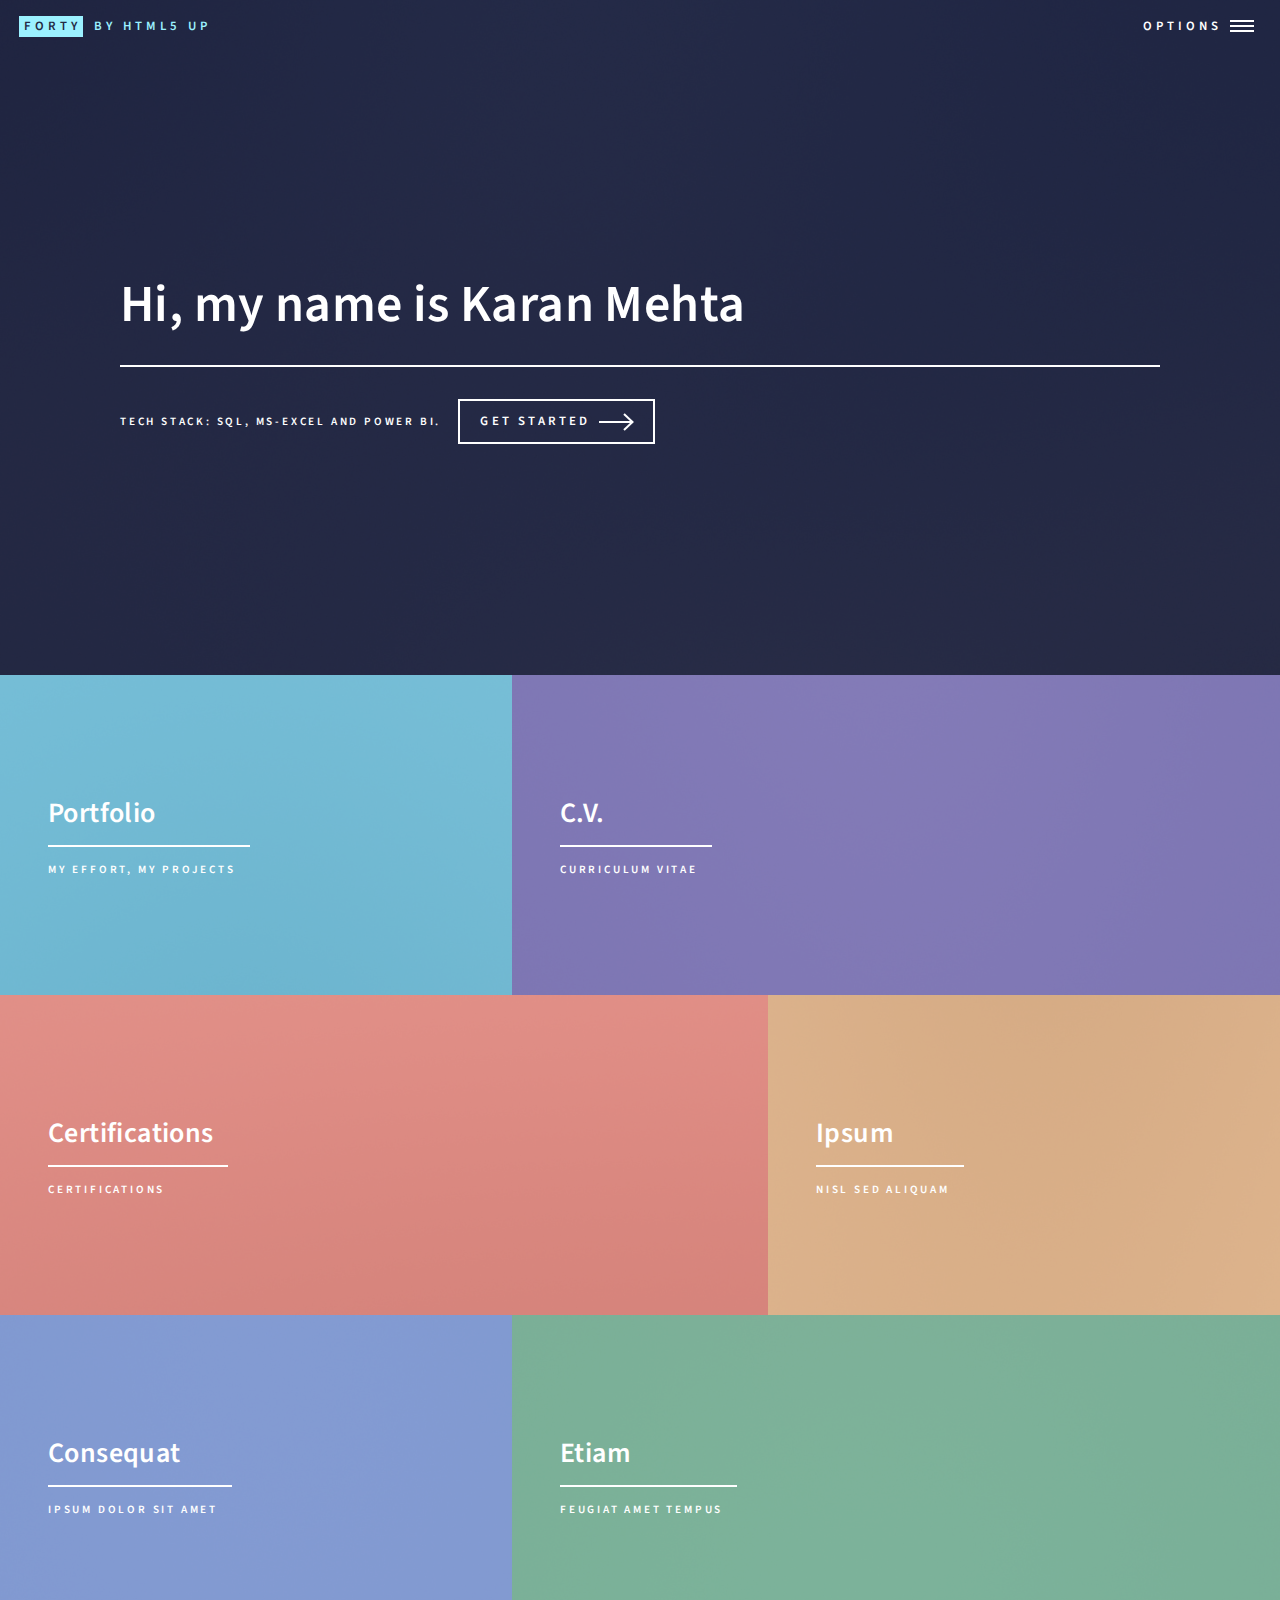
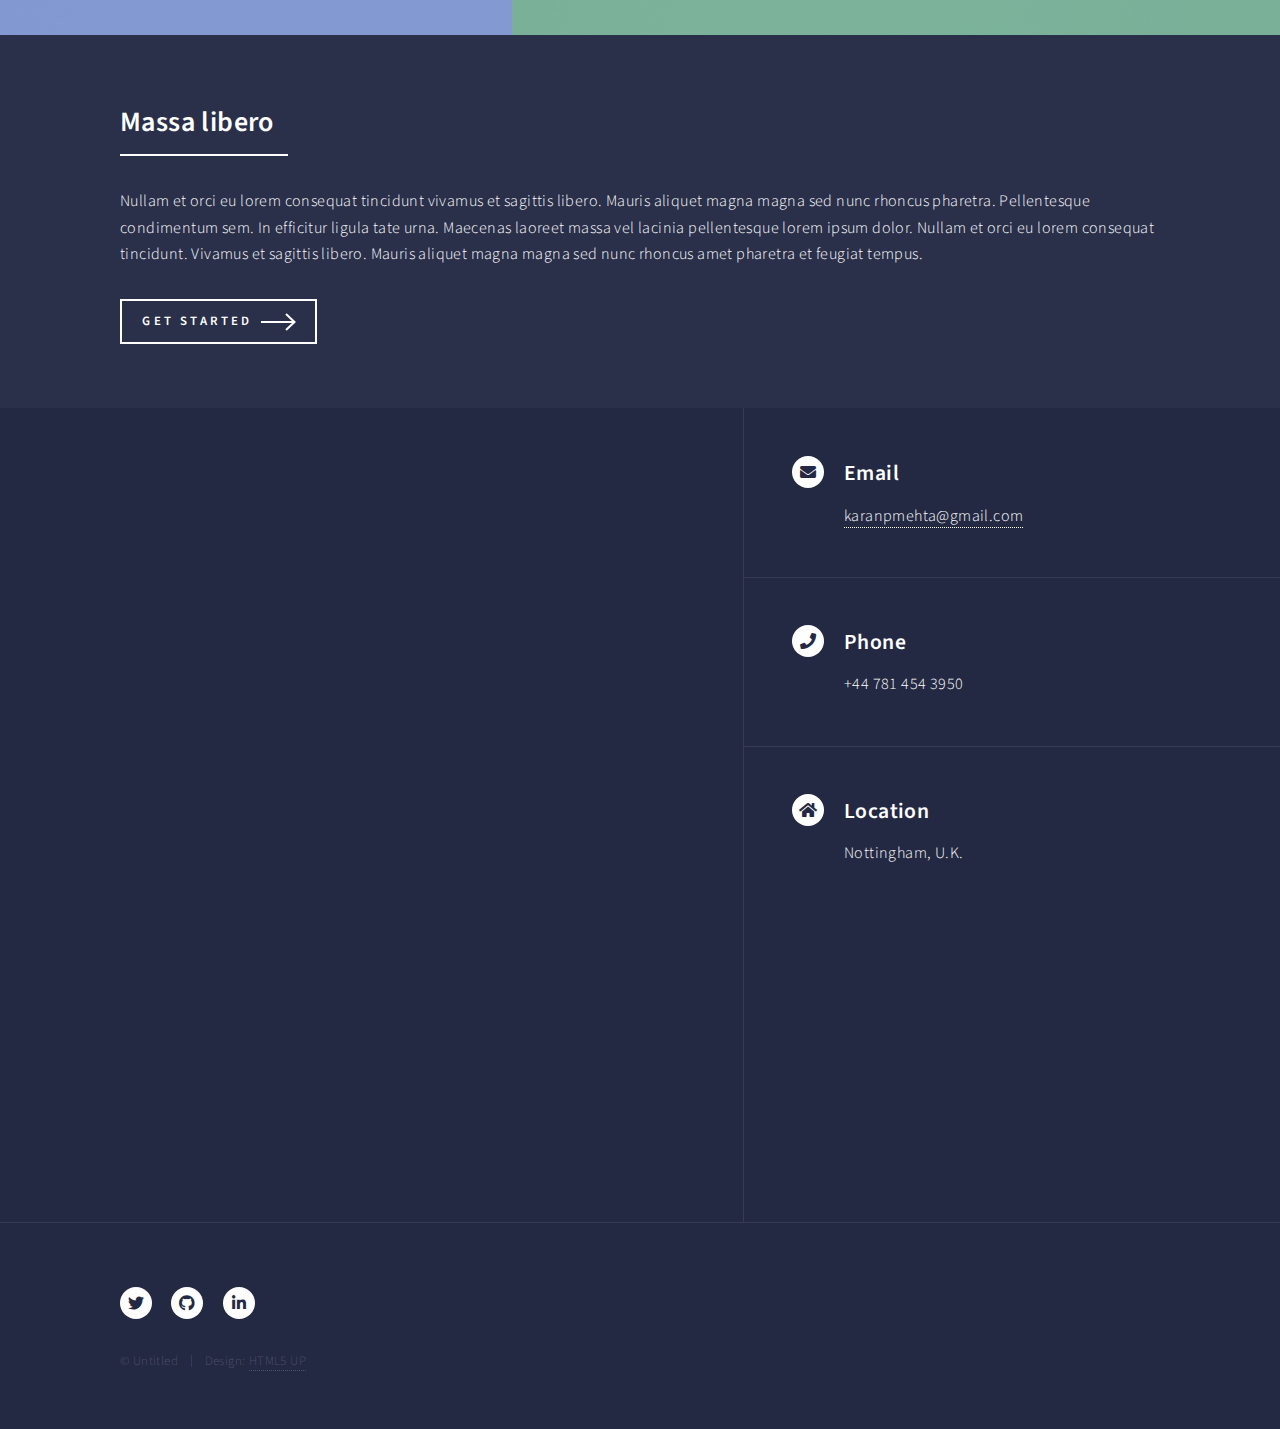
==== index.html @ bba8122b "Update index.html" ====
<!DOCTYPE HTML>
<!--
	Forty by HTML5 UP
	html5up.net | @ajlkn
	Free for personal and commercial use under the CCA 3.0 license (html5up.net/license)
-->
<html>
	<head>
		<title>Thank you for your time!</title>
		<meta charset="utf-8" />
		<meta name="viewport" content="width=device-width, initial-scale=1, user-scalable=no" />
		<link rel="stylesheet" href="assets/css/main.css" />
		<noscript><link rel="stylesheet" href="assets/css/noscript.css" /></noscript>
	</head>
	<body class="is-preload">

		<!-- Wrapper -->
			<div id="wrapper">

				<!-- Header -->
					<header id="header" class="alt">
						<a href="https://html5up.net/forty" class="logo" title="A responsive site template designed by HTML5 UP and released under the Creative Commons."><strong>Forty</strong> <span>by HTML5 UP</span></a>
						<nav>
							<a href="#menu">Options</a>
						</nav>
					</header>

				<!-- Menu -->
					<nav id="menu">
						<ul class="links">
							<li><a href="index.html">Home</a></li>
							<li><a href="landing.html">Landing</a></li>
							<li><a href="generic.html">Generic</a></li>
							<li><a href="elements.html">Elements</a></li>
						</ul>
						<ul class="actions stacked">
							<li><a href="#" class="button primary fit">Get Started</a></li>
							<li><a href="#" class="button fit">Log In</a></li>
						</ul>
					</nav>

				<!-- Banner -->
					<section id="banner" class="major">
						<div class="inner">
							<header class="major">
								<h1>Hi, my name is Karan Mehta</h1>
							</header>
							<div class="content">
								<p>TECH STACK: SQL, MS-EXCEL AND POWER BI.</p>
								<ul class="actions">
									<li><a href="#one" class="button next scrolly">Get Started</a></li>
								</ul>
							</div>
						</div>
					</section>

				<!-- Main -->
					<div id="main">

						<!-- One -->
							<section id="one" class="tiles">
								<article>
									<span class="image">
										<img src="images/pic01.jpg" alt="work" />
									</span>
									<header class="major">
										<h3><a href="landing.html" class="link">Portfolio</a></h3>
										<p>my effort, my projects</p>
									</header>
								</article>
								<article>
									<span class="image">
										<img src="images/pic02.jpg" alt="course of life" />
									</span>
									<header class="major">
										<h3><a href="landing.html" class="link">C.V.</a></h3>
										<p>Curriculum vitae</p>
									</header>
								</article>
								<article>
									<span class="image">
										<img src="images/pic03.jpg" alt="knowledge" />
									</span>
									<header class="major">
										<h3><a href="landing.html" class="link">Certifications</a></h3>
										<p>Certifications</p>
									</header>
								</article>
								<article>
									<span class="image">
										<img src="images/pic04.jpg" alt="" />
									</span>
									<header class="major">
										<h3><a href="landing.html" class="link">Ipsum</a></h3>
										<p>Nisl sed aliquam</p>
									</header>
								</article>
								<article>
									<span class="image">
										<img src="images/pic05.jpg" alt="" />
									</span>
									<header class="major">
										<h3><a href="landing.html" class="link">Consequat</a></h3>
										<p>Ipsum dolor sit amet</p>
									</header>
								</article>
								<article>
									<span class="image">
										<img src="images/pic06.jpg" alt="" />
									</span>
									<header class="major">
										<h3><a href="landing.html" class="link">Etiam</a></h3>
										<p>Feugiat amet tempus</p>
									</header>
								</article>
							</section>

						<!-- Two -->
							<section id="two">
								<div class="inner">
									<header class="major">
										<h2>Massa libero</h2>
									</header>
									<p>Nullam et orci eu lorem consequat tincidunt vivamus et sagittis libero. Mauris aliquet magna magna sed nunc rhoncus pharetra. Pellentesque condimentum sem. In efficitur ligula tate urna. Maecenas laoreet massa vel lacinia pellentesque lorem ipsum dolor. Nullam et orci eu lorem consequat tincidunt. Vivamus et sagittis libero. Mauris aliquet magna magna sed nunc rhoncus amet pharetra et feugiat tempus.</p>
									<ul class="actions">
										<li><a href="landing.html" class="button next">Get Started</a></li>
									</ul>
								</div>
							</section>

					</div>

				<!-- Contact -->
					<section id="contact">
						<div class="inner">
							<section>
								<!--<form method="post" action="#">
									<div class="fields">
										<div class="field half">
											<label for="name">Name</label>
											<input type="text" name="name" id="name" />
										</div>
										<div class="field half">
											<label for="email">Email</label>
											<input type="text" name="email" id="email" />
										</div>
										<div class="field">
											<label for="message">Message</label>
											<textarea name="message" id="message" rows="6"></textarea>
										</div>
									</div>
									<ul class="actions">
										<li><input type="submit" value="Send Message" class="primary" /></li>
										<li><input type="reset" value="Clear" /></li>
									</ul>
								</form>-->
								<iframe src="https://docs.google.com/forms/d/e/1FAIpQLScIjS554YAXkT069KOBQVUxdA2sXL9i0TQxGR6mH9QrwywEIg/viewform?embedded=true" width="640" height="709" frameborder="0" marginheight="0" marginwidth="0">Loading…</iframe>
								
							</section>
							<section class="split">
								<section>
									<div class="contact-method">
										<span class="icon solid alt fa-envelope"></span>
										<h3>Email</h3>
										<a href="#">karanpmehta@gmail.com</a>
									</div>
								</section>
								<section>
									<div class="contact-method">
										<span class="icon solid alt fa-phone"></span>
										<h3>Phone</h3>
										<span>+44 781 454 3950</span>
									</div>
								</section>
								<section>
									<div class="contact-method">
										<span class="icon solid alt fa-home"></span>
										<h3>Location</h3>
										<span>
										Nottingham, U.K.
										</span>
									</div>
								</section>
							</section>
						</div>
					</section>

				<!-- Footer -->
					<footer id="footer">
						<div class="inner">
							<ul class="icons">
								<li><a href="#" class="icon brands alt fa-twitter"><span class="label">Twitter</span></a></li>
								<li><a href="#" class="icon brands alt fa-github"><span class="label">GitHub</span></a></li>
								<li><a href="#" class="icon brands alt fa-linkedin-in"><span class="label">LinkedIn</span></a></li>
							</ul>
							<ul class="copyright">
								<li>&copy; Untitled</li><li>Design: <a href="https://html5up.net">HTML5 UP</a></li>
							</ul>
						</div>
					</footer>

			</div>

		<!-- Scripts -->
			<script src="assets/js/jquery.min.js"></script>
			<script src="assets/js/jquery.scrolly.min.js"></script>
			<script src="assets/js/jquery.scrollex.min.js"></script>
			<script src="assets/js/browser.min.js"></script>
			<script src="assets/js/breakpoints.min.js"></script>
			<script src="assets/js/util.js"></script>
			<script src="assets/js/main.js"></script>

	</body>
</html>
---- assets/css/main.css ----
@import url(fontawesome-all.min.css);
@import url("https://fonts.googleapis.com/css?family=Source+Sans+Pro:300,300italic,600,600italic");

/*
	Forty by HTML5 UP
	html5up.net | @ajlkn
	Free for personal and commercial use under the CCA 3.0 license (html5up.net/license)
*/

html, body, div, span, applet, object,
iframe, h1, h2, h3, h4, h5, h6, p, blockquote,
pre, a, abbr, acronym, address, big, cite,
code, del, dfn, em, img, ins, kbd, q, s, samp,
small, strike, strong, sub, sup, tt, var, b,
u, i, center, dl, dt, dd, ol, ul, li, fieldset,
form, label, legend, table, caption, tbody,
tfoot, thead, tr, th, td, article, aside,
canvas, details, embed, figure, figcaption,
footer, header, hgroup, menu, nav, output, ruby,
section, summary, time, mark, audio, video {
	margin: 0;
	padding: 0;
	border: 0;
	font-size: 100%;
	font: inherit;
	vertical-align: baseline;}

article, aside, details, figcaption, figure,
footer, header, hgroup, menu, nav, section {
	display: block;}

body {
	line-height: 1;
}

ol, ul {
	list-style: none;
}

blockquote, q {
	quotes: none;
}

	blockquote:before, blockquote:after, q:before, q:after {
		content: '';
		content: none;
	}

table {
	border-collapse: collapse;
	border-spacing: 0;
}

body {
	-webkit-text-size-adjust: none;
}

mark {
	background-color: transparent;
	color: inherit;
}

input::-moz-focus-inner {
	border: 0;
	padding: 0;
}

input, select, textarea {
	-moz-appearance: none;
	-webkit-appearance: none;
	-ms-appearance: none;
	appearance: none;
}

/* Basic */

	@-ms-viewport {
		width: device-width;
	}

	body {
		-ms-overflow-style: scrollbar;
	}

	@media screen and (max-width: 480px) {

		html, body {
			min-width: 320px;
		}

	}

	html {
		box-sizing: border-box;
	}

	*, *:before, *:after {
		box-sizing: inherit;
	}

	body {
		background: #242943;
	}

		body.is-preload *, body.is-preload *:before, body.is-preload *:after {
			-moz-animation: none !important;
			-webkit-animation: none !important;
			-ms-animation: none !important;
			animation: none !important;
			-moz-transition: none !important;
			-webkit-transition: none !important;
			-ms-transition: none !important;
			transition: none !important;
		}

/* Type */

	body, input, select, textarea {
		color: #ffffff;
		font-family: "Source Sans Pro", Helvetica, sans-serif;
		font-size: 17pt;
		font-weight: 300;
		letter-spacing: 0.025em;
		line-height: 1.65;
	}

		@media screen and (max-width: 1680px) {

			body, input, select, textarea {
				font-size: 14pt;
			}

		}

		@media screen and (max-width: 1280px) {

			body, input, select, textarea {
				font-size: 12pt;
			}

		}

		@media screen and (max-width: 360px) {

			body, input, select, textarea {
				font-size: 11pt;
			}

		}

	a {
		-moz-transition: color 0.2s ease-in-out, border-bottom-color 0.2s ease-in-out;
		-webkit-transition: color 0.2s ease-in-out, border-bottom-color 0.2s ease-in-out;
		-ms-transition: color 0.2s ease-in-out, border-bottom-color 0.2s ease-in-out;
		transition: color 0.2s ease-in-out, border-bottom-color 0.2s ease-in-out;
		border-bottom: dotted 1px;
		color: inherit;
		text-decoration: none;
	}

		a:hover {
			border-bottom-color: transparent;
			color: #9bf1ff !important;
		}

		a:active {
			color: #53e3fb !important;
		}

	strong, b {
		color: #ffffff;
		font-weight: 600;
	}

	em, i {
		font-style: italic;
	}

	p {
		margin: 0 0 2em 0;
	}

	h1, h2, h3, h4, h5, h6 {
		color: #ffffff;
		font-weight: 600;
		line-height: 1.65;
		margin: 0 0 1em 0;
	}

		h1 a, h2 a, h3 a, h4 a, h5 a, h6 a {
			color: inherit;
			border-bottom: 0;
		}

	h1 {
		font-size: 2.5em;
	}

	h2 {
		font-size: 1.75em;
	}

	h3 {
		font-size: 1.35em;
	}

	h4 {
		font-size: 1.1em;
	}

	h5 {
		font-size: 0.9em;
	}

	h6 {
		font-size: 0.7em;
	}

	@media screen and (max-width: 736px) {

		h1 {
			font-size: 2em;
		}

		h2 {
			font-size: 1.5em;
		}

		h3 {
			font-size: 1.25em;
		}

	}

	sub {
		font-size: 0.8em;
		position: relative;
		top: 0.5em;
	}

	sup {
		font-size: 0.8em;
		position: relative;
		top: -0.5em;
	}

	blockquote {
		border-left: solid 4px rgba(212, 212, 255, 0.1);
		font-style: italic;
		margin: 0 0 2em 0;
		padding: 0.5em 0 0.5em 2em;
	}

	code {
		background: rgba(212, 212, 255, 0.035);
		font-family: "Courier New", monospace;
		font-size: 0.9em;
		margin: 0 0.25em;
		padding: 0.25em 0.65em;
	}

	pre {
		-webkit-overflow-scrolling: touch;
		font-family: "Courier New", monospace;
		font-size: 0.9em;
		margin: 0 0 2em 0;
	}

		pre code {
			display: block;
			line-height: 1.75;
			padding: 1em 1.5em;
			overflow-x: auto;
		}

	hr {
		border: 0;
		border-bottom: solid 1px rgba(212, 212, 255, 0.1);
		margin: 2em 0;
	}

		hr.major {
			margin: 3em 0;
		}

	.align-left {
		text-align: left;
	}

	.align-center {
		text-align: center;
	}

	.align-right {
		text-align: right;
	}

/* Row */

	.row {
		display: flex;
		flex-wrap: wrap;
		box-sizing: border-box;
		align-items: stretch;
	}

		.row > * {
			box-sizing: border-box;
		}

		.row.gtr-uniform > * > :last-child {
			margin-bottom: 0;
		}

		.row.aln-left {
			justify-content: flex-start;
		}

		.row.aln-center {
			justify-content: center;
		}

		.row.aln-right {
			justify-content: flex-end;
		}

		.row.aln-top {
			align-items: flex-start;
		}

		.row.aln-middle {
			align-items: center;
		}

		.row.aln-bottom {
			align-items: flex-end;
		}

		.row > .imp {
			order: -1;
		}

		.row > .col-1 {
			width: 8.33333%;
		}

		.row > .off-1 {
			margin-left: 8.33333%;
		}

		.row > .col-2 {
			width: 16.66667%;
		}

		.row > .off-2 {
			margin-left: 16.66667%;
		}

		.row > .col-3 {
			width: 25%;
		}

		.row > .off-3 {
			margin-left: 25%;
		}

		.row > .col-4 {
			width: 33.33333%;
		}

		.row > .off-4 {
			margin-left: 33.33333%;
		}

		.row > .col-5 {
			width: 41.66667%;
		}

		.row > .off-5 {
			margin-left: 41.66667%;
		}

		.row > .col-6 {
			width: 50%;
		}

		.row > .off-6 {
			margin-left: 50%;
		}

		.row > .col-7 {
			width: 58.33333%;
		}

		.row > .off-7 {
			margin-left: 58.33333%;
		}

		.row > .col-8 {
			width: 66.66667%;
		}

		.row > .off-8 {
			margin-left: 66.66667%;
		}

		.row > .col-9 {
			width: 75%;
		}

		.row > .off-9 {
			margin-left: 75%;
		}

		.row > .col-10 {
			width: 83.33333%;
		}

		.row > .off-10 {
			margin-left: 83.33333%;
		}

		.row > .col-11 {
			width: 91.66667%;
		}

		.row > .off-11 {
			margin-left: 91.66667%;
		}

		.row > .col-12 {
			width: 100%;
		}

		.row > .off-12 {
			margin-left: 100%;
		}

		.row.gtr-0 {
			margin-top: 0;
			margin-left: 0em;
		}

			.row.gtr-0 > * {
				padding: 0 0 0 0em;
			}

			.row.gtr-0.gtr-uniform {
				margin-top: 0em;
			}

				.row.gtr-0.gtr-uniform > * {
					padding-top: 0em;
				}

		.row.gtr-25 {
			margin-top: 0;
			margin-left: -0.5em;
		}

			.row.gtr-25 > * {
				padding: 0 0 0 0.5em;
			}

			.row.gtr-25.gtr-uniform {
				margin-top: -0.5em;
			}

				.row.gtr-25.gtr-uniform > * {
					padding-top: 0.5em;
				}

		.row.gtr-50 {
			margin-top: 0;
			margin-left: -1em;
		}

			.row.gtr-50 > * {
				padding: 0 0 0 1em;
			}

			.row.gtr-50.gtr-uniform {
				margin-top: -1em;
			}

				.row.gtr-50.gtr-uniform > * {
					padding-top: 1em;
				}

		.row {
			margin-top: 0;
			margin-left: -2em;
		}

			.row > * {
				padding: 0 0 0 2em;
			}

			.row.gtr-uniform {
				margin-top: -2em;
			}

				.row.gtr-uniform > * {
					padding-top: 2em;
				}

		.row.gtr-150 {
			margin-top: 0;
			margin-left: -3em;
		}

			.row.gtr-150 > * {
				padding: 0 0 0 3em;
			}

			.row.gtr-150.gtr-uniform {
				margin-top: -3em;
			}

				.row.gtr-150.gtr-uniform > * {
					padding-top: 3em;
				}

		.row.gtr-200 {
			margin-top: 0;
			margin-left: -4em;
		}

			.row.gtr-200 > * {
				padding: 0 0 0 4em;
			}

			.row.gtr-200.gtr-uniform {
				margin-top: -4em;
			}

				.row.gtr-200.gtr-uniform > * {
					padding-top: 4em;
				}

		@media screen and (max-width: 1680px) {

			.row {
				display: flex;
				flex-wrap: wrap;
				box-sizing: border-box;
				align-items: stretch;
			}

				.row > * {
					box-sizing: border-box;
				}

				.row.gtr-uniform > * > :last-child {
					margin-bottom: 0;
				}

				.row.aln-left {
					justify-content: flex-start;
				}

				.row.aln-center {
					justify-content: center;
				}

				.row.aln-right {
					justify-content: flex-end;
				}

				.row.aln-top {
					align-items: flex-start;
				}

				.row.aln-middle {
					align-items: center;
				}

				.row.aln-bottom {
					align-items: flex-end;
				}

				.row > .imp-xlarge {
					order: -1;
				}

				.row > .col-1-xlarge {
					width: 8.33333%;
				}

				.row > .off-1-xlarge {
					margin-left: 8.33333%;
				}

				.row > .col-2-xlarge {
					width: 16.66667%;
				}

				.row > .off-2-xlarge {
					margin-left: 16.66667%;
				}

				.row > .col-3-xlarge {
					width: 25%;
				}

				.row > .off-3-xlarge {
					margin-left: 25%;
				}

				.row > .col-4-xlarge {
					width: 33.33333%;
				}

				.row > .off-4-xlarge {
					margin-left: 33.33333%;
				}

				.row > .col-5-xlarge {
					width: 41.66667%;
				}

				.row > .off-5-xlarge {
					margin-left: 41.66667%;
				}

				.row > .col-6-xlarge {
					width: 50%;
				}

				.row > .off-6-xlarge {
					margin-left: 50%;
				}

				.row > .col-7-xlarge {
					width: 58.33333%;
				}

				.row > .off-7-xlarge {
					margin-left: 58.33333%;
				}

				.row > .col-8-xlarge {
					width: 66.66667%;
				}

				.row > .off-8-xlarge {
					margin-left: 66.66667%;
				}

				.row > .col-9-xlarge {
					width: 75%;
				}

				.row > .off-9-xlarge {
					margin-left: 75%;
				}

				.row > .col-10-xlarge {
					width: 83.33333%;
				}

				.row > .off-10-xlarge {
					margin-left: 83.33333%;
				}

				.row > .col-11-xlarge {
					width: 91.66667%;
				}

				.row > .off-11-xlarge {
					margin-left: 91.66667%;
				}

				.row > .col-12-xlarge {
					width: 100%;
				}

				.row > .off-12-xlarge {
					margin-left: 100%;
				}

				.row.gtr-0 {
					margin-top: 0;
					margin-left: 0em;
				}

					.row.gtr-0 > * {
						padding: 0 0 0 0em;
					}

					.row.gtr-0.gtr-uniform {
						margin-top: 0em;
					}

						.row.gtr-0.gtr-uniform > * {
							padding-top: 0em;
						}

				.row.gtr-25 {
					margin-top: 0;
					margin-left: -0.5em;
				}

					.row.gtr-25 > * {
						padding: 0 0 0 0.5em;
					}

					.row.gtr-25.gtr-uniform {
						margin-top: -0.5em;
					}

						.row.gtr-25.gtr-uniform > * {
							padding-top: 0.5em;
						}

				.row.gtr-50 {
					margin-top: 0;
					margin-left: -1em;
				}

					.row.gtr-50 > * {
						padding: 0 0 0 1em;
					}

					.row.gtr-50.gtr-uniform {
						margin-top: -1em;
					}

						.row.gtr-50.gtr-uniform > * {
							padding-top: 1em;
						}

				.row {
					margin-top: 0;
					margin-left: -2em;
				}

					.row > * {
						padding: 0 0 0 2em;
					}

					.row.gtr-uniform {
						margin-top: -2em;
					}

						.row.gtr-uniform > * {
							padding-top: 2em;
						}

				.row.gtr-150 {
					margin-top: 0;
					margin-left: -3em;
				}

					.row.gtr-150 > * {
						padding: 0 0 0 3em;
					}

					.row.gtr-150.gtr-uniform {
						margin-top: -3em;
					}

						.row.gtr-150.gtr-uniform > * {
							padding-top: 3em;
						}

				.row.gtr-200 {
					margin-top: 0;
					margin-left: -4em;
				}

					.row.gtr-200 > * {
						padding: 0 0 0 4em;
					}

					.row.gtr-200.gtr-uniform {
						margin-top: -4em;
					}

						.row.gtr-200.gtr-uniform > * {
							padding-top: 4em;
						}

		}

		@media screen and (max-width: 1280px) {

			.row {
				display: flex;
				flex-wrap: wrap;
				box-sizing: border-box;
				align-items: stretch;
			}

				.row > * {
					box-sizing: border-box;
				}

				.row.gtr-uniform > * > :last-child {
					margin-bottom: 0;
				}

				.row.aln-left {
					justify-content: flex-start;
				}

				.row.aln-center {
					justify-content: center;
				}

				.row.aln-right {
					justify-content: flex-end;
				}

				.row.aln-top {
					align-items: flex-start;
				}

				.row.aln-middle {
					align-items: center;
				}

				.row.aln-bottom {
					align-items: flex-end;
				}

				.row > .imp-large {
					order: -1;
				}

				.row > .col-1-large {
					width: 8.33333%;
				}

				.row > .off-1-large {
					margin-left: 8.33333%;
				}

				.row > .col-2-large {
					width: 16.66667%;
				}

				.row > .off-2-large {
					margin-left: 16.66667%;
				}

				.row > .col-3-large {
					width: 25%;
				}

				.row > .off-3-large {
					margin-left: 25%;
				}

				.row > .col-4-large {
					width: 33.33333%;
				}

				.row > .off-4-large {
					margin-left: 33.33333%;
				}

				.row > .col-5-large {
					width: 41.66667%;
				}

				.row > .off-5-large {
					margin-left: 41.66667%;
				}

				.row > .col-6-large {
					width: 50%;
				}

				.row > .off-6-large {
					margin-left: 50%;
				}

				.row > .col-7-large {
					width: 58.33333%;
				}

				.row > .off-7-large {
					margin-left: 58.33333%;
				}

				.row > .col-8-large {
					width: 66.66667%;
				}

				.row > .off-8-large {
					margin-left: 66.66667%;
				}

				.row > .col-9-large {
					width: 75%;
				}

				.row > .off-9-large {
					margin-left: 75%;
				}

				.row > .col-10-large {
					width: 83.33333%;
				}

				.row > .off-10-large {
					margin-left: 83.33333%;
				}

				.row > .col-11-large {
					width: 91.66667%;
				}

				.row > .off-11-large {
					margin-left: 91.66667%;
				}

				.row > .col-12-large {
					width: 100%;
				}

				.row > .off-12-large {
					margin-left: 100%;
				}

				.row.gtr-0 {
					margin-top: 0;
					margin-left: 0em;
				}

					.row.gtr-0 > * {
						padding: 0 0 0 0em;
					}

					.row.gtr-0.gtr-uniform {
						margin-top: 0em;
					}

						.row.gtr-0.gtr-uniform > * {
							padding-top: 0em;
						}

				.row.gtr-25 {
					margin-top: 0;
					margin-left: -0.375em;
				}

					.row.gtr-25 > * {
						padding: 0 0 0 0.375em;
					}

					.row.gtr-25.gtr-uniform {
						margin-top: -0.375em;
					}

						.row.gtr-25.gtr-uniform > * {
							padding-top: 0.375em;
						}

				.row.gtr-50 {
					margin-top: 0;
					margin-left: -0.75em;
				}

					.row.gtr-50 > * {
						padding: 0 0 0 0.75em;
					}

					.row.gtr-50.gtr-uniform {
						margin-top: -0.75em;
					}

						.row.gtr-50.gtr-uniform > * {
							padding-top: 0.75em;
						}

				.row {
					margin-top: 0;
					margin-left: -1.5em;
				}

					.row > * {
						padding: 0 0 0 1.5em;
					}

					.row.gtr-uniform {
						margin-top: -1.5em;
					}

						.row.gtr-uniform > * {
							padding-top: 1.5em;
						}

				.row.gtr-150 {
					margin-top: 0;
					margin-left: -2.25em;
				}

					.row.gtr-150 > * {
						padding: 0 0 0 2.25em;
					}

					.row.gtr-150.gtr-uniform {
						margin-top: -2.25em;
					}

						.row.gtr-150.gtr-uniform > * {
							padding-top: 2.25em;
						}

				.row.gtr-200 {
					margin-top: 0;
					margin-left: -3em;
				}

					.row.gtr-200 > * {
						padding: 0 0 0 3em;
					}

					.row.gtr-200.gtr-uniform {
						margin-top: -3em;
					}

						.row.gtr-200.gtr-uniform > * {
							padding-top: 3em;
						}

		}

		@media screen and (max-width: 980px) {

			.row {
				display: flex;
				flex-wrap: wrap;
				box-sizing: border-box;
				align-items: stretch;
			}

				.row > * {
					box-sizing: border-box;
				}

				.row.gtr-uniform > * > :last-child {
					margin-bottom: 0;
				}

				.row.aln-left {
					justify-content: flex-start;
				}

				.row.aln-center {
					justify-content: center;
				}

				.row.aln-right {
					justify-content: flex-end;
				}

				.row.aln-top {
					align-items: flex-start;
				}

				.row.aln-middle {
					align-items: center;
				}

				.row.aln-bottom {
					align-items: flex-end;
				}

				.row > .imp-medium {
					order: -1;
				}

				.row > .col-1-medium {
					width: 8.33333%;
				}

				.row > .off-1-medium {
					margin-left: 8.33333%;
				}

				.row > .col-2-medium {
					width: 16.66667%;
				}

				.row > .off-2-medium {
					margin-left: 16.66667%;
				}

				.row > .col-3-medium {
					width: 25%;
				}

				.row > .off-3-medium {
					margin-left: 25%;
				}

				.row > .col-4-medium {
					width: 33.33333%;
				}

				.row > .off-4-medium {
					margin-left: 33.33333%;
				}

				.row > .col-5-medium {
					width: 41.66667%;
				}

				.row > .off-5-medium {
					margin-left: 41.66667%;
				}

				.row > .col-6-medium {
					width: 50%;
				}

				.row > .off-6-medium {
					margin-left: 50%;
				}

				.row > .col-7-medium {
					width: 58.33333%;
				}

				.row > .off-7-medium {
					margin-left: 58.33333%;
				}

				.row > .col-8-medium {
					width: 66.66667%;
				}

				.row > .off-8-medium {
					margin-left: 66.66667%;
				}

				.row > .col-9-medium {
					width: 75%;
				}

				.row > .off-9-medium {
					margin-left: 75%;
				}

				.row > .col-10-medium {
					width: 83.33333%;
				}

				.row > .off-10-medium {
					margin-left: 83.33333%;
				}

				.row > .col-11-medium {
					width: 91.66667%;
				}

				.row > .off-11-medium {
					margin-left: 91.66667%;
				}

				.row > .col-12-medium {
					width: 100%;
				}

				.row > .off-12-medium {
					margin-left: 100%;
				}

				.row.gtr-0 {
					margin-top: 0;
					margin-left: 0em;
				}

					.row.gtr-0 > * {
						padding: 0 0 0 0em;
					}

					.row.gtr-0.gtr-uniform {
						margin-top: 0em;
					}

						.row.gtr-0.gtr-uniform > * {
							padding-top: 0em;
						}

				.row.gtr-25 {
					margin-top: 0;
					margin-left: -0.375em;
				}

					.row.gtr-25 > * {
						padding: 0 0 0 0.375em;
					}

					.row.gtr-25.gtr-uniform {
						margin-top: -0.375em;
					}

						.row.gtr-25.gtr-uniform > * {
							padding-top: 0.375em;
						}

				.row.gtr-50 {
					margin-top: 0;
					margin-left: -0.75em;
				}

					.row.gtr-50 > * {
						padding: 0 0 0 0.75em;
					}

					.row.gtr-50.gtr-uniform {
						margin-top: -0.75em;
					}

						.row.gtr-50.gtr-uniform > * {
							padding-top: 0.75em;
						}

				.row {
					margin-top: 0;
					margin-left: -1.5em;
				}

					.row > * {
						padding: 0 0 0 1.5em;
					}

					.row.gtr-uniform {
						margin-top: -1.5em;
					}

						.row.gtr-uniform > * {
							padding-top: 1.5em;
						}

				.row.gtr-150 {
					margin-top: 0;
					margin-left: -2.25em;
				}

					.row.gtr-150 > * {
						padding: 0 0 0 2.25em;
					}

					.row.gtr-150.gtr-uniform {
						margin-top: -2.25em;
					}

						.row.gtr-150.gtr-uniform > * {
							padding-top: 2.25em;
						}

				.row.gtr-200 {
					margin-top: 0;
					margin-left: -3em;
				}

					.row.gtr-200 > * {
						padding: 0 0 0 3em;
					}

					.row.gtr-200.gtr-uniform {
						margin-top: -3em;
					}

						.row.gtr-200.gtr-uniform > * {
							padding-top: 3em;
						}

		}

		@media screen and (max-width: 736px) {

			.row {
				display: flex;
				flex-wrap: wrap;
				box-sizing: border-box;
				align-items: stretch;
			}

				.row > * {
					box-sizing: border-box;
				}

				.row.gtr-uniform > * > :last-child {
					margin-bottom: 0;
				}

				.row.aln-left {
					justify-content: flex-start;
				}

				.row.aln-center {
					justify-content: center;
				}

				.row.aln-right {
					justify-content: flex-end;
				}

				.row.aln-top {
					align-items: flex-start;
				}

				.row.aln-middle {
					align-items: center;
				}

				.row.aln-bottom {
					align-items: flex-end;
				}

				.row > .imp-small {
					order: -1;
				}

				.row > .col-1-small {
					width: 8.33333%;
				}

				.row > .off-1-small {
					margin-left: 8.33333%;
				}

				.row > .col-2-small {
					width: 16.66667%;
				}

				.row > .off-2-small {
					margin-left: 16.66667%;
				}

				.row > .col-3-small {
					width: 25%;
				}

				.row > .off-3-small {
					margin-left: 25%;
				}

				.row > .col-4-small {
					width: 33.33333%;
				}

				.row > .off-4-small {
					margin-left: 33.33333%;
				}

				.row > .col-5-small {
					width: 41.66667%;
				}

				.row > .off-5-small {
					margin-left: 41.66667%;
				}

				.row > .col-6-small {
					width: 50%;
				}

				.row > .off-6-small {
					margin-left: 50%;
				}

				.row > .col-7-small {
					width: 58.33333%;
				}

				.row > .off-7-small {
					margin-left: 58.33333%;
				}

				.row > .col-8-small {
					width: 66.66667%;
				}

				.row > .off-8-small {
					margin-left: 66.66667%;
				}

				.row > .col-9-small {
					width: 75%;
				}

				.row > .off-9-small {
					margin-left: 75%;
				}

				.row > .col-10-small {
					width: 83.33333%;
				}

				.row > .off-10-small {
					margin-left: 83.33333%;
				}

				.row > .col-11-small {
					width: 91.66667%;
				}

				.row > .off-11-small {
					margin-left: 91.66667%;
				}

				.row > .col-12-small {
					width: 100%;
				}

				.row > .off-12-small {
					margin-left: 100%;
				}

				.row.gtr-0 {
					margin-top: 0;
					margin-left: 0em;
				}

					.row.gtr-0 > * {
						padding: 0 0 0 0em;
					}

					.row.gtr-0.gtr-uniform {
						margin-top: 0em;
					}

						.row.gtr-0.gtr-uniform > * {
							padding-top: 0em;
						}

				.row.gtr-25 {
					margin-top: 0;
					margin-left: -0.3125em;
				}

					.row.gtr-25 > * {
						padding: 0 0 0 0.3125em;
					}

					.row.gtr-25.gtr-uniform {
						margin-top: -0.3125em;
					}

						.row.gtr-25.gtr-uniform > * {
							padding-top: 0.3125em;
						}

				.row.gtr-50 {
					margin-top: 0;
					margin-left: -0.625em;
				}

					.row.gtr-50 > * {
						padding: 0 0 0 0.625em;
					}

					.row.gtr-50.gtr-uniform {
						margin-top: -0.625em;
					}

						.row.gtr-50.gtr-uniform > * {
							padding-top: 0.625em;
						}

				.row {
					margin-top: 0;
					margin-left: -1.25em;
				}

					.row > * {
						padding: 0 0 0 1.25em;
					}

					.row.gtr-uniform {
						margin-top: -1.25em;
					}

						.row.gtr-uniform > * {
							padding-top: 1.25em;
						}

				.row.gtr-150 {
					margin-top: 0;
					margin-left: -1.875em;
				}

					.row.gtr-150 > * {
						padding: 0 0 0 1.875em;
					}

					.row.gtr-150.gtr-uniform {
						margin-top: -1.875em;
					}

						.row.gtr-150.gtr-uniform > * {
							padding-top: 1.875em;
						}

				.row.gtr-200 {
					margin-top: 0;
					margin-left: -2.5em;
				}

					.row.gtr-200 > * {
						padding: 0 0 0 2.5em;
					}

					.row.gtr-200.gtr-uniform {
						margin-top: -2.5em;
					}

						.row.gtr-200.gtr-uniform > * {
							padding-top: 2.5em;
						}

		}

		@media screen and (max-width: 480px) {

			.row {
				display: flex;
				flex-wrap: wrap;
				box-sizing: border-box;
				align-items: stretch;
			}

				.row > * {
					box-sizing: border-box;
				}

				.row.gtr-uniform > * > :last-child {
					margin-bottom: 0;
				}

				.row.aln-left {
					justify-content: flex-start;
				}

				.row.aln-center {
					justify-content: center;
				}

				.row.aln-right {
					justify-content: flex-end;
				}

				.row.aln-top {
					align-items: flex-start;
				}

				.row.aln-middle {
					align-items: center;
				}

				.row.aln-bottom {
					align-items: flex-end;
				}

				.row > .imp-xsmall {
					order: -1;
				}

				.row > .col-1-xsmall {
					width: 8.33333%;
				}

				.row > .off-1-xsmall {
					margin-left: 8.33333%;
				}

				.row > .col-2-xsmall {
					width: 16.66667%;
				}

				.row > .off-2-xsmall {
					margin-left: 16.66667%;
				}

				.row > .col-3-xsmall {
					width: 25%;
				}

				.row > .off-3-xsmall {
					margin-left: 25%;
				}

				.row > .col-4-xsmall {
					width: 33.33333%;
				}

				.row > .off-4-xsmall {
					margin-left: 33.33333%;
				}

				.row > .col-5-xsmall {
					width: 41.66667%;
				}

				.row > .off-5-xsmall {
					margin-left: 41.66667%;
				}

				.row > .col-6-xsmall {
					width: 50%;
				}

				.row > .off-6-xsmall {
					margin-left: 50%;
				}

				.row > .col-7-xsmall {
					width: 58.33333%;
				}

				.row > .off-7-xsmall {
					margin-left: 58.33333%;
				}

				.row > .col-8-xsmall {
					width: 66.66667%;
				}

				.row > .off-8-xsmall {
					margin-left: 66.66667%;
				}

				.row > .col-9-xsmall {
					width: 75%;
				}

				.row > .off-9-xsmall {
					margin-left: 75%;
				}

				.row > .col-10-xsmall {
					width: 83.33333%;
				}

				.row > .off-10-xsmall {
					margin-left: 83.33333%;
				}

				.row > .col-11-xsmall {
					width: 91.66667%;
				}

				.row > .off-11-xsmall {
					margin-left: 91.66667%;
				}

				.row > .col-12-xsmall {
					width: 100%;
				}

				.row > .off-12-xsmall {
					margin-left: 100%;
				}

				.row.gtr-0 {
					margin-top: 0;
					margin-left: 0em;
				}

					.row.gtr-0 > * {
						padding: 0 0 0 0em;
					}

					.row.gtr-0.gtr-uniform {
						margin-top: 0em;
					}

						.row.gtr-0.gtr-uniform > * {
							padding-top: 0em;
						}

				.row.gtr-25 {
					margin-top: 0;
					margin-left: -0.3125em;
				}

					.row.gtr-25 > * {
						padding: 0 0 0 0.3125em;
					}

					.row.gtr-25.gtr-uniform {
						margin-top: -0.3125em;
					}

						.row.gtr-25.gtr-uniform > * {
							padding-top: 0.3125em;
						}

				.row.gtr-50 {
					margin-top: 0;
					margin-left: -0.625em;
				}

					.row.gtr-50 > * {
						padding: 0 0 0 0.625em;
					}

					.row.gtr-50.gtr-uniform {
						margin-top: -0.625em;
					}

						.row.gtr-50.gtr-uniform > * {
							padding-top: 0.625em;
						}

				.row {
					margin-top: 0;
					margin-left: -1.25em;
				}

					.row > * {
						padding: 0 0 0 1.25em;
					}

					.row.gtr-uniform {
						margin-top: -1.25em;
					}

						.row.gtr-uniform > * {
							padding-top: 1.25em;
						}

				.row.gtr-150 {
					margin-top: 0;
					margin-left: -1.875em;
				}

					.row.gtr-150 > * {
						padding: 0 0 0 1.875em;
					}

					.row.gtr-150.gtr-uniform {
						margin-top: -1.875em;
					}

						.row.gtr-150.gtr-uniform > * {
							padding-top: 1.875em;
						}

				.row.gtr-200 {
					margin-top: 0;
					margin-left: -2.5em;
				}

					.row.gtr-200 > * {
						padding: 0 0 0 2.5em;
					}

					.row.gtr-200.gtr-uniform {
						margin-top: -2.5em;
					}

						.row.gtr-200.gtr-uniform > * {
							padding-top: 2.5em;
						}

		}

/* Section/Article */

	section.special, article.special {
		text-align: center;
	}

	header.major {
		width: -moz-max-content;
		width: -webkit-max-content;
		width: -ms-max-content;
		width: max-content;
		margin-bottom: 2em;
	}

		header.major > :first-child {
			margin-bottom: 0;
			width: calc(100% + 0.5em);
		}

			header.major > :first-child:after {
				content: '';
				background-color: #ffffff;
				display: block;
				height: 2px;
				margin: 0.325em 0 0.5em 0;
				width: 100%;
			}

		header.major > p {
			font-size: 0.7em;
			font-weight: 600;
			letter-spacing: 0.25em;
			margin-bottom: 0;
			text-transform: uppercase;
		}

		body.is-ie header.major > :first-child:after {
			max-width: 9em;
		}

		body.is-ie header.major > h1:after {
			max-width: 100% !important;
		}

	@media screen and (max-width: 736px) {

		header.major > p br {
			display: none;
		}

	}

/* Form */

	form {
		margin: 0 0 2em 0;
	}

		form > :last-child {
			margin-bottom: 0;
		}

		form > .fields {
			display: -moz-flex;
			display: -webkit-flex;
			display: -ms-flex;
			display: flex;
			-moz-flex-wrap: wrap;
			-webkit-flex-wrap: wrap;
			-ms-flex-wrap: wrap;
			flex-wrap: wrap;
			width: calc(100% + 3em);
			margin: -1.5em 0 2em -1.5em;
		}

			form > .fields > .field {
				-moz-flex-grow: 0;
				-webkit-flex-grow: 0;
				-ms-flex-grow: 0;
				flex-grow: 0;
				-moz-flex-shrink: 0;
				-webkit-flex-shrink: 0;
				-ms-flex-shrink: 0;
				flex-shrink: 0;
				padding: 1.5em 0 0 1.5em;
				width: calc(100% - 1.5em);
			}

				form > .fields > .field.half {
					width: calc(50% - 0.75em);
				}

				form > .fields > .field.third {
					width: calc(100%/3 - 0.5em);
				}

				form > .fields > .field.quarter {
					width: calc(25% - 0.375em);
				}

		@media screen and (max-width: 480px) {

			form > .fields {
				width: calc(100% + 3em);
				margin: -1.5em 0 2em -1.5em;
			}

				form > .fields > .field {
					padding: 1.5em 0 0 1.5em;
					width: calc(100% - 1.5em);
				}

					form > .fields > .field.half {
						width: calc(100% - 1.5em);
					}

					form > .fields > .field.third {
						width: calc(100% - 1.5em);
					}

					form > .fields > .field.quarter {
						width: calc(100% - 1.5em);
					}

		}

	label {
		color: #ffffff;
		display: block;
		font-size: 0.8em;
		font-weight: 600;
		letter-spacing: 0.25em;
		margin: 0 0 1em 0;
		text-transform: uppercase;
	}

	input[type="text"],
	input[type="password"],
	input[type="email"],
	input[type="tel"],
	input[type="search"],
	input[type="url"],
	select,
	textarea {
		-moz-appearance: none;
		-webkit-appearance: none;
		-ms-appearance: none;
		appearance: none;
		background: rgba(212, 212, 255, 0.035);
		border: none;
		border-radius: 0;
		color: inherit;
		display: block;
		outline: 0;
		padding: 0 1em;
		text-decoration: none;
		width: 100%;
	}

		input[type="text"]:invalid,
		input[type="password"]:invalid,
		input[type="email"]:invalid,
		input[type="tel"]:invalid,
		input[type="search"]:invalid,
		input[type="url"]:invalid,
		select:invalid,
		textarea:invalid {
			box-shadow: none;
		}

		input[type="text"]:focus,
		input[type="password"]:focus,
		input[type="email"]:focus,
		input[type="tel"]:focus,
		input[type="search"]:focus,
		input[type="url"]:focus,
		select:focus,
		textarea:focus {
			border-color: #9bf1ff;
			box-shadow: 0 0 0 2px #9bf1ff;
		}

	select {
		background-image: url("data:image/svg+xml;charset=utf8,%3Csvg xmlns='http://www.w3.org/2000/svg' width='40' height='40' preserveAspectRatio='none' viewBox='0 0 40 40'%3E%3Cpath d='M9.4,12.3l10.4,10.4l10.4-10.4c0.2-0.2,0.5-0.4,0.9-0.4c0.3,0,0.6,0.1,0.9,0.4l3.3,3.3c0.2,0.2,0.4,0.5,0.4,0.9 c0,0.4-0.1,0.6-0.4,0.9L20.7,31.9c-0.2,0.2-0.5,0.4-0.9,0.4c-0.3,0-0.6-0.1-0.9-0.4L4.3,17.3c-0.2-0.2-0.4-0.5-0.4-0.9 c0-0.4,0.1-0.6,0.4-0.9l3.3-3.3c0.2-0.2,0.5-0.4,0.9-0.4S9.1,12.1,9.4,12.3z' fill='rgba(212, 212, 255, 0.1)' /%3E%3C/svg%3E");
		background-size: 1.25rem;
		background-repeat: no-repeat;
		background-position: calc(100% - 1rem) center;
		height: 2.75em;
		padding-right: 2.75em;
		text-overflow: ellipsis;
	}

		select option {
			color: #ffffff;
			background: #242943;
		}

		select:focus::-ms-value {
			background-color: transparent;
		}

		select::-ms-expand {
			display: none;
		}

	input[type="text"],
	input[type="password"],
	input[type="email"],
	input[type="tel"],
	input[type="search"],
	input[type="url"],
	select {
		height: 2.75em;
	}

	textarea {
		padding: 0.75em 1em;
	}

	input[type="checkbox"],
	input[type="radio"] {
		-moz-appearance: none;
		-webkit-appearance: none;
		-ms-appearance: none;
		appearance: none;
		display: block;
		float: left;
		margin-right: -2em;
		opacity: 0;
		width: 1em;
		z-index: -1;
	}

		input[type="checkbox"] + label,
		input[type="radio"] + label {
			text-decoration: none;
			color: #ffffff;
			cursor: pointer;
			display: inline-block;
			font-weight: 300;
			padding-left: 2.65em;
			padding-right: 0.75em;
			position: relative;
		}

			input[type="checkbox"] + label:before,
			input[type="radio"] + label:before {
				-moz-osx-font-smoothing: grayscale;
				-webkit-font-smoothing: antialiased;
				display: inline-block;
				font-style: normal;
				font-variant: normal;
				text-rendering: auto;
				line-height: 1;
				text-transform: none !important;
				font-family: 'Font Awesome 5 Free';
				font-weight: 900;
			}

			input[type="checkbox"] + label:before,
			input[type="radio"] + label:before {
				background: rgba(212, 212, 255, 0.035);
				content: '';
				display: inline-block;
				font-size: 0.8em;
				height: 2.0625em;
				left: 0;
				letter-spacing: 0;
				line-height: 2.0625em;
				position: absolute;
				text-align: center;
				top: 0;
				width: 2.0625em;
			}

		input[type="checkbox"]:checked + label:before,
		input[type="radio"]:checked + label:before {
			background: #ffffff;
			border-color: #9bf1ff;
			content: '\f00c';
			color: #242943;
		}

		input[type="checkbox"]:focus + label:before,
		input[type="radio"]:focus + label:before {
			box-shadow: 0 0 0 2px #9bf1ff;
		}

	input[type="radio"] + label:before {
		border-radius: 100%;
	}

	::-webkit-input-placeholder {
		color: rgba(244, 244, 255, 0.2) !important;
		opacity: 1.0;
	}

	:-moz-placeholder {
		color: rgba(244, 244, 255, 0.2) !important;
		opacity: 1.0;
	}

	::-moz-placeholder {
		color: rgba(244, 244, 255, 0.2) !important;
		opacity: 1.0;
	}

	:-ms-input-placeholder {
		color: rgba(244, 244, 255, 0.2) !important;
		opacity: 1.0;
	}

/* Box */

	.box {
		border: solid 1px rgba(212, 212, 255, 0.1);
		margin-bottom: 2em;
		padding: 1.5em;
	}

		.box > :last-child,
		.box > :last-child > :last-child,
		.box > :last-child > :last-child > :last-child {
			margin-bottom: 0;
		}

		.box.alt {
			border: 0;
			border-radius: 0;
			padding: 0;
		}

/* Icon */

	.icon {
		text-decoration: none;
		border-bottom: none;
		position: relative;
	}

		.icon:before {
			-moz-osx-font-smoothing: grayscale;
			-webkit-font-smoothing: antialiased;
			display: inline-block;
			font-style: normal;
			font-variant: normal;
			text-rendering: auto;
			line-height: 1;
			text-transform: none !important;
			font-family: 'Font Awesome 5 Free';
			font-weight: 400;
		}

		.icon > .label {
			display: none;
		}

		.icon:before {
			line-height: inherit;
		}

		.icon.solid:before {
			font-weight: 900;
		}

		.icon.brands:before {
			font-family: 'Font Awesome 5 Brands';
		}

		.icon.alt:before {
			background-color: #ffffff;
			border-radius: 100%;
			color: #242943;
			display: inline-block;
			height: 2em;
			line-height: 2em;
			text-align: center;
			width: 2em;
		}

	a.icon.alt:before {
		-moz-transition: background-color 0.2s ease-in-out;
		-webkit-transition: background-color 0.2s ease-in-out;
		-ms-transition: background-color 0.2s ease-in-out;
		transition: background-color 0.2s ease-in-out;
	}

	a.icon.alt:hover:before {
		background-color: #6fc3df;
	}

	a.icon.alt:active:before {
		background-color: #37a6cb;
	}

/* Image */

	.image {
		border: 0;
		display: inline-block;
		position: relative;
	}

		.image img {
			display: block;
		}

		.image.left, .image.right {
			max-width: 30%;
		}

			.image.left img, .image.right img {
				width: 100%;
			}

		.image.left {
			float: left;
			margin: 0 1.5em 1.25em 0;
			top: 0.25em;
		}

		.image.right {
			float: right;
			margin: 0 0 1.25em 1.5em;
			top: 0.25em;
		}

		.image.fit {
			display: block;
			margin: 0 0 2em 0;
			width: 100%;
		}

			.image.fit img {
				width: 100%;
			}

		.image.main {
			display: block;
			margin: 2.5em 0;
			width: 100%;
		}

			.image.main img {
				width: 100%;
			}

			@media screen and (max-width: 736px) {

				.image.main {
					margin: 1.5em 0;
				}

			}

/* List */

	ol {
		list-style: decimal;
		margin: 0 0 2em 0;
		padding-left: 1.25em;
	}

		ol li {
			padding-left: 0.25em;
		}

	ul {
		list-style: disc;
		margin: 0 0 2em 0;
		padding-left: 1em;
	}

		ul li {
			padding-left: 0.5em;
		}

		ul.alt {
			list-style: none;
			padding-left: 0;
		}

			ul.alt li {
				border-top: solid 1px rgba(212, 212, 255, 0.1);
				padding: 0.5em 0;
			}

				ul.alt li:first-child {
					border-top: 0;
					padding-top: 0;
				}

	dl {
		margin: 0 0 2em 0;
	}

		dl dt {
			display: block;
			font-weight: 600;
			margin: 0 0 1em 0;
		}

		dl dd {
			margin-left: 2em;
		}

/* Actions */

	ul.actions {
		display: -moz-flex;
		display: -webkit-flex;
		display: -ms-flex;
		display: flex;
		cursor: default;
		list-style: none;
		margin-left: -1em;
		padding-left: 0;
	}

		ul.actions li {
			padding: 0 0 0 1em;
			vertical-align: middle;
		}

		ul.actions.special {
			-moz-justify-content: center;
			-webkit-justify-content: center;
			-ms-justify-content: center;
			justify-content: center;
			width: 100%;
			margin-left: 0;
		}

			ul.actions.special li:first-child {
				padding-left: 0;
			}

		ul.actions.stacked {
			-moz-flex-direction: column;
			-webkit-flex-direction: column;
			-ms-flex-direction: column;
			flex-direction: column;
			margin-left: 0;
		}

			ul.actions.stacked li {
				padding: 1.3em 0 0 0;
			}

				ul.actions.stacked li:first-child {
					padding-top: 0;
				}

		ul.actions.fit {
			width: calc(100% + 1em);
		}

			ul.actions.fit li {
				-moz-flex-grow: 1;
				-webkit-flex-grow: 1;
				-ms-flex-grow: 1;
				flex-grow: 1;
				-moz-flex-shrink: 1;
				-webkit-flex-shrink: 1;
				-ms-flex-shrink: 1;
				flex-shrink: 1;
				width: 100%;
			}

				ul.actions.fit li > * {
					width: 100%;
				}

			ul.actions.fit.stacked {
				width: 100%;
			}

/* Icons */

	ul.icons {
		cursor: default;
		list-style: none;
		padding-left: 0;
	}

		ul.icons li {
			display: inline-block;
			padding: 0 1em 0 0;
		}

			ul.icons li:last-child {
				padding-right: 0;
			}

		@media screen and (max-width: 736px) {

			ul.icons li {
				padding: 0 0.75em 0 0;
			}

		}

/* Pagination */

	ul.pagination {
		cursor: default;
		list-style: none;
		padding-left: 0;
	}

		ul.pagination li {
			display: inline-block;
			padding-left: 0;
			vertical-align: middle;
		}

			ul.pagination li > .page {
				-moz-transition: background-color 0.2s ease-in-out, color 0.2s ease-in-out;
				-webkit-transition: background-color 0.2s ease-in-out, color 0.2s ease-in-out;
				-ms-transition: background-color 0.2s ease-in-out, color 0.2s ease-in-out;
				transition: background-color 0.2s ease-in-out, color 0.2s ease-in-out;
				border-bottom: 0;
				display: inline-block;
				font-size: 0.8em;
				font-weight: 600;
				height: 1.5em;
				line-height: 1.5em;
				margin: 0 0.125em;
				min-width: 1.5em;
				padding: 0 0.5em;
				text-align: center;
			}

				ul.pagination li > .page.active {
					background-color: #ffffff;
					color: #242943;
				}

					ul.pagination li > .page.active:hover {
						background-color: #9bf1ff;
						color: #242943 !important;
					}

					ul.pagination li > .page.active:active {
						background-color: #53e3fb;
					}

			ul.pagination li:first-child {
				padding-right: 0.75em;
			}

			ul.pagination li:last-child {
				padding-left: 0.75em;
			}

		@media screen and (max-width: 480px) {

			ul.pagination li:nth-child(n+2):nth-last-child(n+2) {
				display: none;
			}

			ul.pagination li:first-child {
				padding-right: 0;
			}

		}

/* Table */

	.table-wrapper {
		-webkit-overflow-scrolling: touch;
		overflow-x: auto;
	}

	table {
		margin: 0 0 2em 0;
		width: 100%;
	}

		table tbody tr {
			border: solid 1px rgba(212, 212, 255, 0.1);
			border-left: 0;
			border-right: 0;
		}

			table tbody tr:nth-child(2n + 1) {
				background-color: rgba(212, 212, 255, 0.035);
			}

		table td {
			padding: 0.75em 0.75em;
		}

		table th {
			color: #ffffff;
			font-size: 0.9em;
			font-weight: 600;
			padding: 0 0.75em 0.75em 0.75em;
			text-align: left;
		}

		table thead {
			border-bottom: solid 2px rgba(212, 212, 255, 0.1);
		}

		table tfoot {
			border-top: solid 2px rgba(212, 212, 255, 0.1);
		}

		table.alt {
			border-collapse: separate;
		}

			table.alt tbody tr td {
				border: solid 1px rgba(212, 212, 255, 0.1);
				border-left-width: 0;
				border-top-width: 0;
			}

				table.alt tbody tr td:first-child {
					border-left-width: 1px;
				}

			table.alt tbody tr:first-child td {
				border-top-width: 1px;
			}

			table.alt thead {
				border-bottom: 0;
			}

			table.alt tfoot {
				border-top: 0;
			}

/* Button */

	input[type="submit"],
	input[type="reset"],
	input[type="button"],
	button,
	.button {
		-moz-appearance: none;
		-webkit-appearance: none;
		-ms-appearance: none;
		appearance: none;
		-moz-transition: background-color 0.2s ease-in-out, box-shadow 0.2s ease-in-out, color 0.2s ease-in-out;
		-webkit-transition: background-color 0.2s ease-in-out, box-shadow 0.2s ease-in-out, color 0.2s ease-in-out;
		-ms-transition: background-color 0.2s ease-in-out, box-shadow 0.2s ease-in-out, color 0.2s ease-in-out;
		transition: background-color 0.2s ease-in-out, box-shadow 0.2s ease-in-out, color 0.2s ease-in-out;
		background-color: transparent;
		border: 0;
		border-radius: 0;
		box-shadow: inset 0 0 0 2px #ffffff;
		color: #ffffff;
		cursor: pointer;
		display: inline-block;
		font-size: 0.8em;
		font-weight: 600;
		height: 3.5em;
		letter-spacing: 0.25em;
		line-height: 3.5em;
		padding: 0 1.75em;
		text-align: center;
		text-decoration: none;
		text-transform: uppercase;
		white-space: nowrap;
	}

		input[type="submit"]:hover, input[type="submit"]:active,
		input[type="reset"]:hover,
		input[type="reset"]:active,
		input[type="button"]:hover,
		input[type="button"]:active,
		button:hover,
		button:active,
		.button:hover,
		.button:active {
			box-shadow: inset 0 0 0 2px #9bf1ff;
			color: #9bf1ff;
		}

		input[type="submit"]:active,
		input[type="reset"]:active,
		input[type="button"]:active,
		button:active,
		.button:active {
			background-color: rgba(155, 241, 255, 0.1);
			box-shadow: inset 0 0 0 2px #53e3fb;
			color: #53e3fb;
		}

		input[type="submit"].icon:before,
		input[type="reset"].icon:before,
		input[type="button"].icon:before,
		button.icon:before,
		.button.icon:before {
			margin-right: 0.5em;
		}

		input[type="submit"].fit,
		input[type="reset"].fit,
		input[type="button"].fit,
		button.fit,
		.button.fit {
			width: 100%;
		}

		input[type="submit"].small,
		input[type="reset"].small,
		input[type="button"].small,
		button.small,
		.button.small {
			font-size: 0.6em;
		}

		input[type="submit"].large,
		input[type="reset"].large,
		input[type="button"].large,
		button.large,
		.button.large {
			font-size: 1.25em;
			height: 3em;
			line-height: 3em;
		}

		input[type="submit"].next,
		input[type="reset"].next,
		input[type="button"].next,
		button.next,
		.button.next {
			padding-right: 4.5em;
			position: relative;
		}

			input[type="submit"].next:before, input[type="submit"].next:after,
			input[type="reset"].next:before,
			input[type="reset"].next:after,
			input[type="button"].next:before,
			input[type="button"].next:after,
			button.next:before,
			button.next:after,
			.button.next:before,
			.button.next:after {
				-moz-transition: opacity 0.2s ease-in-out;
				-webkit-transition: opacity 0.2s ease-in-out;
				-ms-transition: opacity 0.2s ease-in-out;
				transition: opacity 0.2s ease-in-out;
				background-position: center right;
				background-repeat: no-repeat;
				background-size: 36px 24px;
				content: '';
				display: block;
				height: 100%;
				position: absolute;
				right: 1.5em;
				top: 0;
				vertical-align: middle;
				width: 36px;
			}

			input[type="submit"].next:before,
			input[type="reset"].next:before,
			input[type="button"].next:before,
			button.next:before,
			.button.next:before {
				background-image: url("data:image/svg+xml;charset=utf8,%3Csvg xmlns='http://www.w3.org/2000/svg' xmlns:xlink='http://www.w3.org/1999/xlink' width='36px' height='24px' viewBox='0 0 36 24' zoomAndPan='disable'%3E%3Cstyle%3Eline %7B stroke: %23ffffff%3B stroke-width: 2px%3B %7D%3C/style%3E%3Cline x1='0' y1='12' x2='34' y2='12' /%3E%3Cline x1='25' y1='4' x2='34' y2='12.5' /%3E%3Cline x1='25' y1='20' x2='34' y2='11.5' /%3E%3C/svg%3E");
			}

			input[type="submit"].next:after,
			input[type="reset"].next:after,
			input[type="button"].next:after,
			button.next:after,
			.button.next:after {
				background-image: url("data:image/svg+xml;charset=utf8,%3Csvg xmlns='http://www.w3.org/2000/svg' xmlns:xlink='http://www.w3.org/1999/xlink' width='36px' height='24px' viewBox='0 0 36 24' zoomAndPan='disable'%3E%3Cstyle%3Eline %7B stroke: %239bf1ff%3B stroke-width: 2px%3B %7D%3C/style%3E%3Cline x1='0' y1='12' x2='34' y2='12' /%3E%3Cline x1='25' y1='4' x2='34' y2='12.5' /%3E%3Cline x1='25' y1='20' x2='34' y2='11.5' /%3E%3C/svg%3E");
				opacity: 0;
				z-index: 1;
			}

			input[type="submit"].next:hover:after, input[type="submit"].next:active:after,
			input[type="reset"].next:hover:after,
			input[type="reset"].next:active:after,
			input[type="button"].next:hover:after,
			input[type="button"].next:active:after,
			button.next:hover:after,
			button.next:active:after,
			.button.next:hover:after,
			.button.next:active:after {
				opacity: 1;
			}

			@media screen and (max-width: 1280px) {

				input[type="submit"].next,
				input[type="reset"].next,
				input[type="button"].next,
				button.next,
				.button.next {
					padding-right: 5em;
				}

			}

		input[type="submit"].primary,
		input[type="reset"].primary,
		input[type="button"].primary,
		button.primary,
		.button.primary {
			background-color: #ffffff;
			box-shadow: none;
			color: #242943;
		}

			input[type="submit"].primary:hover, input[type="submit"].primary:active,
			input[type="reset"].primary:hover,
			input[type="reset"].primary:active,
			input[type="button"].primary:hover,
			input[type="button"].primary:active,
			button.primary:hover,
			button.primary:active,
			.button.primary:hover,
			.button.primary:active {
				background-color: #9bf1ff;
				color: #242943 !important;
			}

			input[type="submit"].primary:active,
			input[type="reset"].primary:active,
			input[type="button"].primary:active,
			button.primary:active,
			.button.primary:active {
				background-color: #53e3fb;
			}

		input[type="submit"].disabled, input[type="submit"]:disabled,
		input[type="reset"].disabled,
		input[type="reset"]:disabled,
		input[type="button"].disabled,
		input[type="button"]:disabled,
		button.disabled,
		button:disabled,
		.button.disabled,
		.button:disabled {
			pointer-events: none;
			cursor: default;
			opacity: 0.25;
		}

/* Tiles */

	.tiles {
		display: -moz-flex;
		display: -webkit-flex;
		display: -ms-flex;
		display: flex;
		-moz-flex-wrap: wrap;
		-webkit-flex-wrap: wrap;
		-ms-flex-wrap: wrap;
		flex-wrap: wrap;
		border-top: 0 !important;
	}

		.tiles + * {
			border-top: 0 !important;
		}

		.tiles article {
			-moz-align-items: center;
			-webkit-align-items: center;
			-ms-align-items: center;
			align-items: center;
			display: -moz-flex;
			display: -webkit-flex;
			display: -ms-flex;
			display: flex;
			-moz-transition: -moz-transform 0.25s ease, opacity 0.25s ease, -moz-filter 1s ease, -webkit-filter 1s ease;
			-webkit-transition: -webkit-transform 0.25s ease, opacity 0.25s ease, -webkit-filter 1s ease, -webkit-filter 1s ease;
			-ms-transition: -ms-transform 0.25s ease, opacity 0.25s ease, -ms-filter 1s ease, -webkit-filter 1s ease;
			transition: transform 0.25s ease, opacity 0.25s ease, filter 1s ease, -webkit-filter 1s ease;
			padding: 4em 4em 2em 4em ;
			background-position: center;
			background-repeat: no-repeat;
			background-size: cover;
			cursor: default;
			height: 40vh;
			max-height: 40em;
			min-height: 23em;
			overflow: hidden;
			position: relative;
			width: 40%;
		}

			.tiles article .image {
				display: none;
			}

			.tiles article header {
				position: relative;
				z-index: 3;
			}

			.tiles article h3 {
				font-size: 1.75em;
			}

				.tiles article h3 a:hover {
					color: inherit !important;
				}

			.tiles article .link.primary {
				border: 0;
				height: 100%;
				left: 0;
				position: absolute;
				top: 0;
				width: 100%;
				z-index: 4;
			}

			.tiles article:before {
				-moz-transition: opacity 0.5s ease;
				-webkit-transition: opacity 0.5s ease;
				-ms-transition: opacity 0.5s ease;
				transition: opacity 0.5s ease;
				bottom: 0;
				content: '';
				display: block;
				height: 100%;
				left: 0;
				opacity: 0.85;
				position: absolute;
				width: 100%;
				z-index: 2;
			}

			.tiles article:after {
				background-color: rgba(36, 41, 67, 0.25);
				content: '';
				display: block;
				height: 100%;
				left: 0;
				position: absolute;
				top: 0;
				width: 100%;
				z-index: 1;
			}

			.tiles article:hover:before {
				opacity: 0;
			}

			.tiles article.is-transitioning {
				-moz-transform: scale(0.95);
				-webkit-transform: scale(0.95);
				-ms-transform: scale(0.95);
				transform: scale(0.95);
				-moz-filter: blur(0.5em);
				-webkit-filter: blur(0.5em);
				-ms-filter: blur(0.5em);
				filter: blur(0.5em);
				opacity: 0;
			}

			.tiles article:nth-child(4n - 1), .tiles article:nth-child(4n - 2) {
				width: 60%;
			}

			.tiles article:nth-child(6n - 5):before {
				background-color: #6fc3df;
			}

			.tiles article:nth-child(6n - 4):before {
				background-color: #8d82c4;
			}

			.tiles article:nth-child(6n - 3):before {
				background-color: #ec8d81;
			}

			.tiles article:nth-child(6n - 2):before {
				background-color: #e7b788;
			}

			.tiles article:nth-child(6n - 1):before {
				background-color: #8ea9e8;
			}

			.tiles article:nth-child(6n):before {
				background-color: #87c5a4;
			}

		@media screen and (max-width: 1280px) {

			.tiles article {
				padding: 4em 3em 2em 3em ;
				height: 30vh;
				max-height: 30em;
				min-height: 20em;
			}

		}

		@media screen and (max-width: 980px) {

			.tiles article {
				width: 50% !important;
			}

		}

		@media screen and (max-width: 736px) {

			.tiles article {
				padding: 3em 1.5em 1em 1.5em ;
				height: 16em;
				max-height: none;
				min-height: 0;
			}

				.tiles article h3 {
					font-size: 1.5em;
				}

		}

		@media screen and (max-width: 480px) {

			.tiles {
				display: block;
			}

				.tiles article {
					height: 20em;
					width: 100% !important;
				}

		}

/* Contact Method */

	.contact-method {
		margin: 0 0 2em 0;
		padding-left: 3.25em;
		position: relative;
	}

		.contact-method .icon {
			left: 0;
			position: absolute;
			top: 0;
		}

		.contact-method h3 {
			margin: 0 0 0.5em 0;
		}

/* Spotlights */

	.spotlights {
		border-top: 0 !important;
	}

		.spotlights + * {
			border-top: 0 !important;
		}

		.spotlights > section {
			display: -moz-flex;
			display: -webkit-flex;
			display: -ms-flex;
			display: flex;
			-moz-flex-direction: row;
			-webkit-flex-direction: row;
			-ms-flex-direction: row;
			flex-direction: row;
			background-color: #2e3450;
		}

			.spotlights > section > .image {
				background-position: center center;
				background-size: cover;
				border-radius: 0;
				display: block;
				position: relative;
				width: 30%;
			}

				.spotlights > section > .image img {
					border-radius: 0;
					display: block;
					width: 100%;
				}

				.spotlights > section > .image:before {
					background: rgba(36, 41, 67, 0.9);
					content: '';
					display: block;
					height: 100%;
					left: 0;
					opacity: 0;
					position: absolute;
					top: 0;
					width: 100%;
				}

			.spotlights > section > .content {
				display: -moz-flex;
				display: -webkit-flex;
				display: -ms-flex;
				display: flex;
				-moz-flex-direction: column;
				-webkit-flex-direction: column;
				-ms-flex-direction: column;
				flex-direction: column;
				-moz-justify-content: center;
				-webkit-justify-content: center;
				-ms-justify-content: center;
				justify-content: center;
				-moz-align-items: center;
				-webkit-align-items: center;
				-ms-align-items: center;
				align-items: center;
				padding: 2em 3em 0.1em 3em ;
				width: 70%;
			}

				.spotlights > section > .content > .inner {
					margin: 0 auto;
					max-width: 100%;
					width: 65em;
				}

			.spotlights > section:nth-child(2n) {
				-moz-flex-direction: row-reverse;
				-webkit-flex-direction: row-reverse;
				-ms-flex-direction: row-reverse;
				flex-direction: row-reverse;
				background-color: #333856;
			}

				.spotlights > section:nth-child(2n) > .content {
					-moz-align-items: -moz-flex-end;
					-webkit-align-items: -webkit-flex-end;
					-ms-align-items: -ms-flex-end;
					align-items: flex-end;
				}

		@media screen and (max-width: 1680px) {

			.spotlights > section > .image {
				width: 40%;
			}

			.spotlights > section > .content {
				width: 60%;
			}

		}

		@media screen and (max-width: 1280px) {

			.spotlights > section > .image {
				width: 45%;
			}

			.spotlights > section > .content {
				width: 55%;
			}

		}

		@media screen and (max-width: 980px) {

			.spotlights > section {
				display: block;
			}

				.spotlights > section > .image {
					width: 100%;
				}

				.spotlights > section > .content {
					padding: 4em 3em 2em 3em ;
					width: 100%;
				}

		}

		@media screen and (max-width: 736px) {

			.spotlights > section > .content {
				padding: 3em 1.5em 1em 1.5em ;
			}

		}

/* Header */

	@-moz-keyframes reveal-header {
		0% {
			top: -4em;
			opacity: 0;
		}

		100% {
			top: 0;
			opacity: 1;
		}
	}

	@-webkit-keyframes reveal-header {
		0% {
			top: -4em;
			opacity: 0;
		}

		100% {
			top: 0;
			opacity: 1;
		}
	}

	@-ms-keyframes reveal-header {
		0% {
			top: -4em;
			opacity: 0;
		}

		100% {
			top: 0;
			opacity: 1;
		}
	}

	@keyframes reveal-header {
		0% {
			top: -4em;
			opacity: 0;
		}

		100% {
			top: 0;
			opacity: 1;
		}
	}

	#header {
		display: -moz-flex;
		display: -webkit-flex;
		display: -ms-flex;
		display: flex;
		background-color: #2a2f4a;
		box-shadow: 0 0 0.25em 0 rgba(0, 0, 0, 0.15);
		cursor: default;
		font-weight: 600;
		height: 3.25em;
		left: 0;
		letter-spacing: 0.25em;
		line-height: 3.25em;
		margin: 0;
		position: fixed;
		text-transform: uppercase;
		top: 0;
		width: 100%;
		z-index: 10000;
	}

		#header .logo {
			border: 0;
			display: inline-block;
			font-size: 0.8em;
			height: inherit;
			line-height: inherit;
			padding: 0 1.5em;
		}

			#header .logo strong {
				-moz-transition: background-color 0.2s ease-in-out, color 0.2s ease-in-out;
				-webkit-transition: background-color 0.2s ease-in-out, color 0.2s ease-in-out;
				-ms-transition: background-color 0.2s ease-in-out, color 0.2s ease-in-out;
				transition: background-color 0.2s ease-in-out, color 0.2s ease-in-out;
				background-color: #ffffff;
				color: #242943;
				display: inline-block;
				line-height: 1.65em;
				margin-right: 0.325em;
				padding: 0 0.125em 0 0.375em;
			}

			#header .logo:hover strong {
				background-color: #9bf1ff;
			}

			#header .logo:active strong {
				background-color: #53e3fb;
			}

		#header nav {
			display: -moz-flex;
			display: -webkit-flex;
			display: -ms-flex;
			display: flex;
			-moz-justify-content: -moz-flex-end;
			-webkit-justify-content: -webkit-flex-end;
			-ms-justify-content: -ms-flex-end;
			justify-content: flex-end;
			-moz-flex-grow: 1;
			-webkit-flex-grow: 1;
			-ms-flex-grow: 1;
			flex-grow: 1;
			height: inherit;
			line-height: inherit;
		}

			#header nav a {
				border: 0;
				display: block;
				font-size: 0.8em;
				height: inherit;
				line-height: inherit;
				padding: 0 0.75em;
				position: relative;
				vertical-align: middle;
			}

				#header nav a:last-child {
					padding-right: 1.5em;
				}

				#header nav a[href="#menu"] {
					padding-right: 3.325em !important;
				}

					#header nav a[href="#menu"]:before, #header nav a[href="#menu"]:after {
						background-image: url("data:image/svg+xml;charset=utf8,%3Csvg xmlns='http://www.w3.org/2000/svg' width='24' height='32' viewBox='0 0 24 32' preserveAspectRatio='none'%3E%3Cstyle%3Eline %7B stroke-width: 2px%3B stroke: %23ffffff%3B %7D%3C/style%3E%3Cline x1='0' y1='11' x2='24' y2='11' /%3E%3Cline x1='0' y1='21' x2='24' y2='21' /%3E%3Cline x1='0' y1='16' x2='24' y2='16' /%3E%3C/svg%3E");
						background-position: center;
						background-repeat: no-repeat;
						background-size: 24px 32px;
						content: '';
						display: block;
						height: 100%;
						position: absolute;
						right: 1.5em;
						top: 0;
						vertical-align: middle;
						width: 24px;
					}

					#header nav a[href="#menu"]:after {
						-moz-transition: opacity 0.2s ease-in-out;
						-webkit-transition: opacity 0.2s ease-in-out;
						-ms-transition: opacity 0.2s ease-in-out;
						transition: opacity 0.2s ease-in-out;
						background-image: url("data:image/svg+xml;charset=utf8,%3Csvg xmlns='http://www.w3.org/2000/svg' width='24' height='32' viewBox='0 0 24 32' preserveAspectRatio='none'%3E%3Cstyle%3Eline %7B stroke-width: 2px%3B stroke: %239bf1ff%3B %7D%3C/style%3E%3Cline x1='0' y1='11' x2='24' y2='11' /%3E%3Cline x1='0' y1='21' x2='24' y2='21' /%3E%3Cline x1='0' y1='16' x2='24' y2='16' /%3E%3C/svg%3E");
						opacity: 0;
						z-index: 1;
					}

					#header nav a[href="#menu"]:hover:after, #header nav a[href="#menu"]:active:after {
						opacity: 1;
					}

					#header nav a[href="#menu"]:last-child {
						padding-right: 3.875em !important;
					}

						#header nav a[href="#menu"]:last-child:before, #header nav a[href="#menu"]:last-child:after {
							right: 2em;
						}

		#header.reveal {
			-moz-animation: reveal-header 0.35s ease;
			-webkit-animation: reveal-header 0.35s ease;
			-ms-animation: reveal-header 0.35s ease;
			animation: reveal-header 0.35s ease;
		}

		#header.alt {
			-moz-transition: opacity 2.5s ease;
			-webkit-transition: opacity 2.5s ease;
			-ms-transition: opacity 2.5s ease;
			transition: opacity 2.5s ease;
			-moz-transition-delay: 0.75s;
			-webkit-transition-delay: 0.75s;
			-ms-transition-delay: 0.75s;
			transition-delay: 0.75s;
			-moz-animation: none;
			-webkit-animation: none;
			-ms-animation: none;
			animation: none;
			background-color: transparent;
			box-shadow: none;
			position: absolute;
		}

			#header.alt.style1 .logo strong {
				color: #6fc3df;
			}

			#header.alt.style2 .logo strong {
				color: #8d82c4;
			}

			#header.alt.style3 .logo strong {
				color: #ec8d81;
			}

			#header.alt.style4 .logo strong {
				color: #e7b788;
			}

			#header.alt.style5 .logo strong {
				color: #8ea9e8;
			}

			#header.alt.style6 .logo strong {
				color: #87c5a4;
			}

		body.is-preload #header.alt {
			opacity: 0;
		}

		@media screen and (max-width: 1680px) {

			#header nav a[href="#menu"] {
				padding-right: 3.75em !important;
			}

				#header nav a[href="#menu"]:last-child {
					padding-right: 4.25em !important;
				}

		}

		@media screen and (max-width: 1280px) {

			#header nav a[href="#menu"] {
				padding-right: 4em !important;
			}

				#header nav a[href="#menu"]:last-child {
					padding-right: 4.5em !important;
				}

		}

		@media screen and (max-width: 736px) {

			#header {
				height: 2.75em;
				line-height: 2.75em;
			}

				#header .logo {
					padding: 0 1em;
				}

				#header nav a {
					padding: 0 0.5em;
				}

					#header nav a:last-child {
						padding-right: 1em;
					}

					#header nav a[href="#menu"] {
						padding-right: 3.25em !important;
					}

						#header nav a[href="#menu"]:before, #header nav a[href="#menu"]:after {
							right: 0.75em;
						}

						#header nav a[href="#menu"]:last-child {
							padding-right: 4em !important;
						}

							#header nav a[href="#menu"]:last-child:before, #header nav a[href="#menu"]:last-child:after {
								right: 1.5em;
							}

		}

		@media screen and (max-width: 480px) {

			#header .logo span {
				display: none;
			}

			#header nav a[href="#menu"] {
				overflow: hidden;
				padding-right: 0 !important;
				text-indent: 5em;
				white-space: nowrap;
				width: 5em;
			}

				#header nav a[href="#menu"]:before, #header nav a[href="#menu"]:after {
					right: 0;
					width: inherit;
				}

				#header nav a[href="#menu"]:last-child:before, #header nav a[href="#menu"]:last-child:after {
					width: 4em;
					right: 0;
				}

		}

/* Banner */

	#banner {
		-moz-align-items: center;
		-webkit-align-items: center;
		-ms-align-items: center;
		align-items: center;
		background-image: url("../../images/banner.jpg");
		display: -moz-flex;
		display: -webkit-flex;
		display: -ms-flex;
		display: flex;
		padding: 6em 0 2em 0 ;
		background-attachment: fixed;
		background-position: center;
		background-repeat: no-repeat;
		background-size: cover;
		border-bottom: 0 !important;
		cursor: default;
		height: 60vh;
		margin-bottom: -3.25em;
		max-height: 32em;
		min-height: 22em;
		position: relative;
		top: -3.25em;
	}

		#banner:after {
			-moz-transition: opacity 2.5s ease;
			-webkit-transition: opacity 2.5s ease;
			-ms-transition: opacity 2.5s ease;
			transition: opacity 2.5s ease;
			-moz-transition-delay: 0.75s;
			-webkit-transition-delay: 0.75s;
			-ms-transition-delay: 0.75s;
			transition-delay: 0.75s;
			pointer-events: none;
			background-color: #242943;
			content: '';
			display: block;
			height: 100%;
			left: 0;
			opacity: 0.85;
			position: absolute;
			top: 0;
			width: 100%;
			z-index: 1;
		}

		#banner h1 {
			font-size: 3.25em;
		}

		#banner > .inner {
			-moz-transition: opacity 1.5s ease, -moz-transform 0.5s ease-out, -moz-filter 0.5s ease, -webkit-filter 0.5s ease;
			-webkit-transition: opacity 1.5s ease, -webkit-transform 0.5s ease-out, -webkit-filter 0.5s ease, -webkit-filter 0.5s ease;
			-ms-transition: opacity 1.5s ease, -ms-transform 0.5s ease-out, -ms-filter 0.5s ease, -webkit-filter 0.5s ease;
			transition: opacity 1.5s ease, transform 0.5s ease-out, filter 0.5s ease, -webkit-filter 0.5s ease;
			padding: 0 !important;
			position: relative;
			z-index: 2;
		}

			#banner > .inner .image {
				display: none;
			}

			#banner > .inner header {
				width: auto;
			}

				#banner > .inner header > :first-child {
					width: auto;
				}

					#banner > .inner header > :first-child:after {
						max-width: 100%;
					}

			#banner > .inner .content {
				display: -moz-flex;
				display: -webkit-flex;
				display: -ms-flex;
				display: flex;
				-moz-align-items: center;
				-webkit-align-items: center;
				-ms-align-items: center;
				align-items: center;
				margin: 0 0 2em 0;
			}

				#banner > .inner .content > * {
					margin-right: 1.5em;
					margin-bottom: 0;
				}

				#banner > .inner .content > :last-child {
					margin-right: 0;
				}

				#banner > .inner .content p {
					font-size: 0.7em;
					font-weight: 600;
					letter-spacing: 0.25em;
					text-transform: uppercase;
				}

		#banner.major {
			height: 75vh;
			min-height: 30em;
			max-height: 50em;
		}

			#banner.major.alt {
				opacity: 0.75;
			}

		#banner.style1:after {
			background-color: #6fc3df;
		}

		#banner.style2:after {
			background-color: #8d82c4;
		}

		#banner.style3:after {
			background-color: #ec8d81;
		}

		#banner.style4:after {
			background-color: #e7b788;
		}

		#banner.style5:after {
			background-color: #8ea9e8;
		}

		#banner.style6:after {
			background-color: #87c5a4;
		}

		body.is-preload #banner:after {
			opacity: 1.0;
		}

		body.is-preload #banner > .inner {
			-moz-filter: blur(0.125em);
			-webkit-filter: blur(0.125em);
			-ms-filter: blur(0.125em);
			filter: blur(0.125em);
			-moz-transform: translateX(-0.5em);
			-webkit-transform: translateX(-0.5em);
			-ms-transform: translateX(-0.5em);
			transform: translateX(-0.5em);
			opacity: 0;
		}

		@media screen and (max-width: 1280px) {

			#banner {
				background-attachment: scroll;
			}

		}

		@media screen and (max-width: 736px) {

			#banner {
				padding: 5em 0 1em 0 ;
				height: auto;
				margin-bottom: -2.75em;
				max-height: none;
				min-height: 0;
				top: -2.75em;
			}

				#banner h1 {
					font-size: 2em;
				}

				#banner > .inner .content {
					display: block;
				}

					#banner > .inner .content > * {
						margin-right: 0;
						margin-bottom: 2em;
					}

				#banner.major {
					height: auto;
					min-height: 0;
					max-height: none;
				}

		}

		@media screen and (max-width: 480px) {

			#banner {
				padding: 6em 0 2em 0 ;
			}

				#banner > .inner .content p br {
					display: none;
				}

				#banner.major {
					padding: 8em 0 4em 0 ;
				}

		}

/* Main */

	#main {
		background-color: #2a2f4a;
	}

		#main > * {
			border-top: solid 1px rgba(212, 212, 255, 0.1);
		}

			#main > *:first-child {
				border-top: 0;
			}

			#main > * > .inner {
				padding: 4em 0 2em 0 ;
				margin: 0 auto;
				max-width: 65em;
				width: calc(100% - 6em);
			}

				@media screen and (max-width: 736px) {

					#main > * > .inner {
						padding: 3em 0 1em 0 ;
						width: calc(100% - 3em);
					}

				}

		#main.alt {
			background-color: transparent;
			border-bottom: solid 1px rgba(212, 212, 255, 0.1);
		}

/* Contact */

	#contact {
		border-bottom: solid 1px rgba(212, 212, 255, 0.1);
		overflow-x: hidden;
	}

		#contact > .inner {
			display: -moz-flex;
			display: -webkit-flex;
			display: -ms-flex;
			display: flex;
			padding: 0 !important;
		}

			#contact > .inner > :nth-child(2n - 1) {
				padding: 4em 3em 2em 0 ;
				border-right: solid 1px rgba(212, 212, 255, 0.1);
				width: 60%;
			}

			#contact > .inner > :nth-child(2n) {
				padding-left: 3em;
				width: 40%;
			}

			#contact > .inner > .split {
				padding: 0;
			}

				#contact > .inner > .split > * {
					padding: 3em 0 1em 3em ;
					position: relative;
				}

					#contact > .inner > .split > *:before {
						border-top: solid 1px rgba(212, 212, 255, 0.1);
						content: '';
						display: block;
						margin-left: -3em;
						position: absolute;
						top: 0;
						width: calc(100vw + 3em);
					}

				#contact > .inner > .split > :first-child:before {
					display: none;
				}

		@media screen and (max-width: 980px) {

			#contact > .inner {
				display: block;
			}

				#contact > .inner > :nth-child(2n - 1) {
					padding: 4em 0 2em 0 ;
					border-right: 0;
					width: 100%;
				}

				#contact > .inner > :nth-child(2n) {
					padding-left: 0;
					width: 100%;
				}

				#contact > .inner > .split > * {
					padding: 3em 0 1em 0 ;
				}

				#contact > .inner > .split > :first-child:before {
					display: block;
				}

		}

		@media screen and (max-width: 736px) {

			#contact > .inner > :nth-child(2n - 1) {
				padding: 3em 0 1em 0 ;
			}

		}

/* Footer */

	#footer .copyright {
		font-size: 0.8em;
		list-style: none;
		padding-left: 0;
	}

		#footer .copyright li {
			border-left: solid 1px rgba(212, 212, 255, 0.1);
			color: rgba(244, 244, 255, 0.2);
			display: inline-block;
			line-height: 1;
			margin-left: 1em;
			padding-left: 1em;
		}

			#footer .copyright li:first-child {
				border-left: 0;
				margin-left: 0;
				padding-left: 0;
			}

	@media screen and (max-width: 480px) {

		#footer .copyright li {
			display: block;
			border-left: 0;
			margin-left: 0;
			padding-left: 0;
			line-height: inherit;
		}

	}

/* Wrapper */

	#wrapper {
		-moz-transition: -moz-filter 0.35s ease, -webkit-filter 0.35s ease, opacity 0.375s ease-out;
		-webkit-transition: -webkit-filter 0.35s ease, -webkit-filter 0.35s ease, opacity 0.375s ease-out;
		-ms-transition: -ms-filter 0.35s ease, -webkit-filter 0.35s ease, opacity 0.375s ease-out;
		transition: filter 0.35s ease, -webkit-filter 0.35s ease, opacity 0.375s ease-out;
		padding-top: 3.25em;
	}

		#wrapper.is-transitioning {
			opacity: 0;
		}

		#wrapper > * > .inner {
			padding: 4em 0 2em 0 ;
			margin: 0 auto;
			max-width: 65em;
			width: calc(100% - 6em);
		}

			@media screen and (max-width: 736px) {

				#wrapper > * > .inner {
					padding: 3em 0 1em 0 ;
					width: calc(100% - 3em);
				}

			}

		@media screen and (max-width: 736px) {

			#wrapper {
				padding-top: 2.75em;
			}

		}

/* Menu */

	#menu {
		-moz-transition: -moz-transform 0.35s ease, opacity 0.35s ease, visibility 0.35s;
		-webkit-transition: -webkit-transform 0.35s ease, opacity 0.35s ease, visibility 0.35s;
		-ms-transition: -ms-transform 0.35s ease, opacity 0.35s ease, visibility 0.35s;
		transition: transform 0.35s ease, opacity 0.35s ease, visibility 0.35s;
		-moz-align-items: center;
		-webkit-align-items: center;
		-ms-align-items: center;
		align-items: center;
		display: -moz-flex;
		display: -webkit-flex;
		display: -ms-flex;
		display: flex;
		-moz-justify-content: center;
		-webkit-justify-content: center;
		-ms-justify-content: center;
		justify-content: center;
		pointer-events: none;
		background: rgba(36, 41, 67, 0.9);
		box-shadow: none;
		height: 100%;
		left: 0;
		opacity: 0;
		overflow: hidden;
		padding: 3em 2em;
		position: fixed;
		top: 0;
		visibility: hidden;
		width: 100%;
		z-index: 10002;
	}

		#menu .inner {
			-moz-transition: -moz-transform 0.35s ease-out, opacity 0.35s ease, visibility 0.35s;
			-webkit-transition: -webkit-transform 0.35s ease-out, opacity 0.35s ease, visibility 0.35s;
			-ms-transition: -ms-transform 0.35s ease-out, opacity 0.35s ease, visibility 0.35s;
			transition: transform 0.35s ease-out, opacity 0.35s ease, visibility 0.35s;
			-moz-transform: rotateX(20deg);
			-webkit-transform: rotateX(20deg);
			-ms-transform: rotateX(20deg);
			transform: rotateX(20deg);
			-webkit-overflow-scrolling: touch;
			max-width: 100%;
			max-height: 100vh;
			opacity: 0;
			overflow: auto;
			text-align: center;
			visibility: hidden;
			width: 18em;
		}

			#menu .inner > :first-child {
				margin-top: 2em;
			}

			#menu .inner > :last-child {
				margin-bottom: 3em;
			}

		#menu ul {
			margin: 0 0 1em 0;
		}

			#menu ul.links {
				list-style: none;
				padding: 0;
			}

				#menu ul.links > li {
					padding: 0;
				}

					#menu ul.links > li > a:not(.button) {
						border: 0;
						border-top: solid 1px rgba(212, 212, 255, 0.1);
						display: block;
						font-size: 0.8em;
						font-weight: 600;
						letter-spacing: 0.25em;
						line-height: 4em;
						text-decoration: none;
						text-transform: uppercase;
					}

					#menu ul.links > li > .button {
						display: block;
						margin: 0.5em 0 0 0;
					}

					#menu ul.links > li:first-child > a:not(.button) {
						border-top: 0 !important;
					}

		#menu .close {
			-moz-transition: color 0.2s ease-in-out;
			-webkit-transition: color 0.2s ease-in-out;
			-ms-transition: color 0.2s ease-in-out;
			transition: color 0.2s ease-in-out;
			-webkit-tap-highlight-color: rgba(0, 0, 0, 0);
			border: 0;
			cursor: pointer;
			display: block;
			height: 4em;
			line-height: 4em;
			overflow: hidden;
			padding-right: 1.25em;
			position: absolute;
			right: 0;
			text-align: right;
			text-indent: 8em;
			top: 0;
			vertical-align: middle;
			white-space: nowrap;
			width: 8em;
		}

			#menu .close:before, #menu .close:after {
				-moz-transition: opacity 0.2s ease-in-out;
				-webkit-transition: opacity 0.2s ease-in-out;
				-ms-transition: opacity 0.2s ease-in-out;
				transition: opacity 0.2s ease-in-out;
				background-position: center;
				background-repeat: no-repeat;
				content: '';
				display: block;
				height: 4em;
				position: absolute;
				right: 0;
				top: 0;
				width: 4em;
			}

			#menu .close:before {
				background-image: url("data:image/svg+xml;charset=utf8,%3Csvg xmlns='http://www.w3.org/2000/svg' xmlns:xlink='http://www.w3.org/1999/xlink' width='20px' height='20px' viewBox='0 0 20 20' zoomAndPan='disable'%3E%3Cstyle%3Eline %7B stroke: %23ffffff%3B stroke-width: 2%3B %7D%3C/style%3E%3Cline x1='0' y1='0' x2='20' y2='20' /%3E%3Cline x1='20' y1='0' x2='0' y2='20' /%3E%3C/svg%3E");
			}

			#menu .close:after {
				background-image: url("data:image/svg+xml;charset=utf8,%3Csvg xmlns='http://www.w3.org/2000/svg' xmlns:xlink='http://www.w3.org/1999/xlink' width='20px' height='20px' viewBox='0 0 20 20' zoomAndPan='disable'%3E%3Cstyle%3Eline %7B stroke: %239bf1ff%3B stroke-width: 2%3B %7D%3C/style%3E%3Cline x1='0' y1='0' x2='20' y2='20' /%3E%3Cline x1='20' y1='0' x2='0' y2='20' /%3E%3C/svg%3E");
				opacity: 0;
			}

			#menu .close:hover:after, #menu .close:active:after {
				opacity: 1;
			}

	body.is-ie #menu {
		background: rgba(42, 47, 74, 0.975);
	}

	body.is-menu-visible #wrapper {
		-moz-filter: blur(0.5em);
		-webkit-filter: blur(0.5em);
		-ms-filter: blur(0.5em);
		filter: blur(0.5em);
	}

	body.is-menu-visible #menu {
		pointer-events: auto;
		opacity: 1;
		visibility: visible;
	}

		body.is-menu-visible #menu .inner {
			-moz-transform: none;
			-webkit-transform: none;
			-ms-transform: none;
			transform: none;
			opacity: 1;
			visibility: visible;
		}
---- assets/css/noscript.css ----
/*
	Forty by HTML5 UP
	html5up.net | @ajlkn
	Free for personal and commercial use under the CCA 3.0 license (html5up.net/license)
*/

/* Banner */

	body.is-preload #banner:after {
		opacity: 0.85;
	}

	body.is-preload #banner > .inner {
		-moz-filter: none;
		-webkit-filter: none;
		-ms-filter: none;
		filter: none;
		-moz-transform: none;
		-webkit-transform: none;
		-ms-transform: none;
		transform: none;
		opacity: 1;
	}
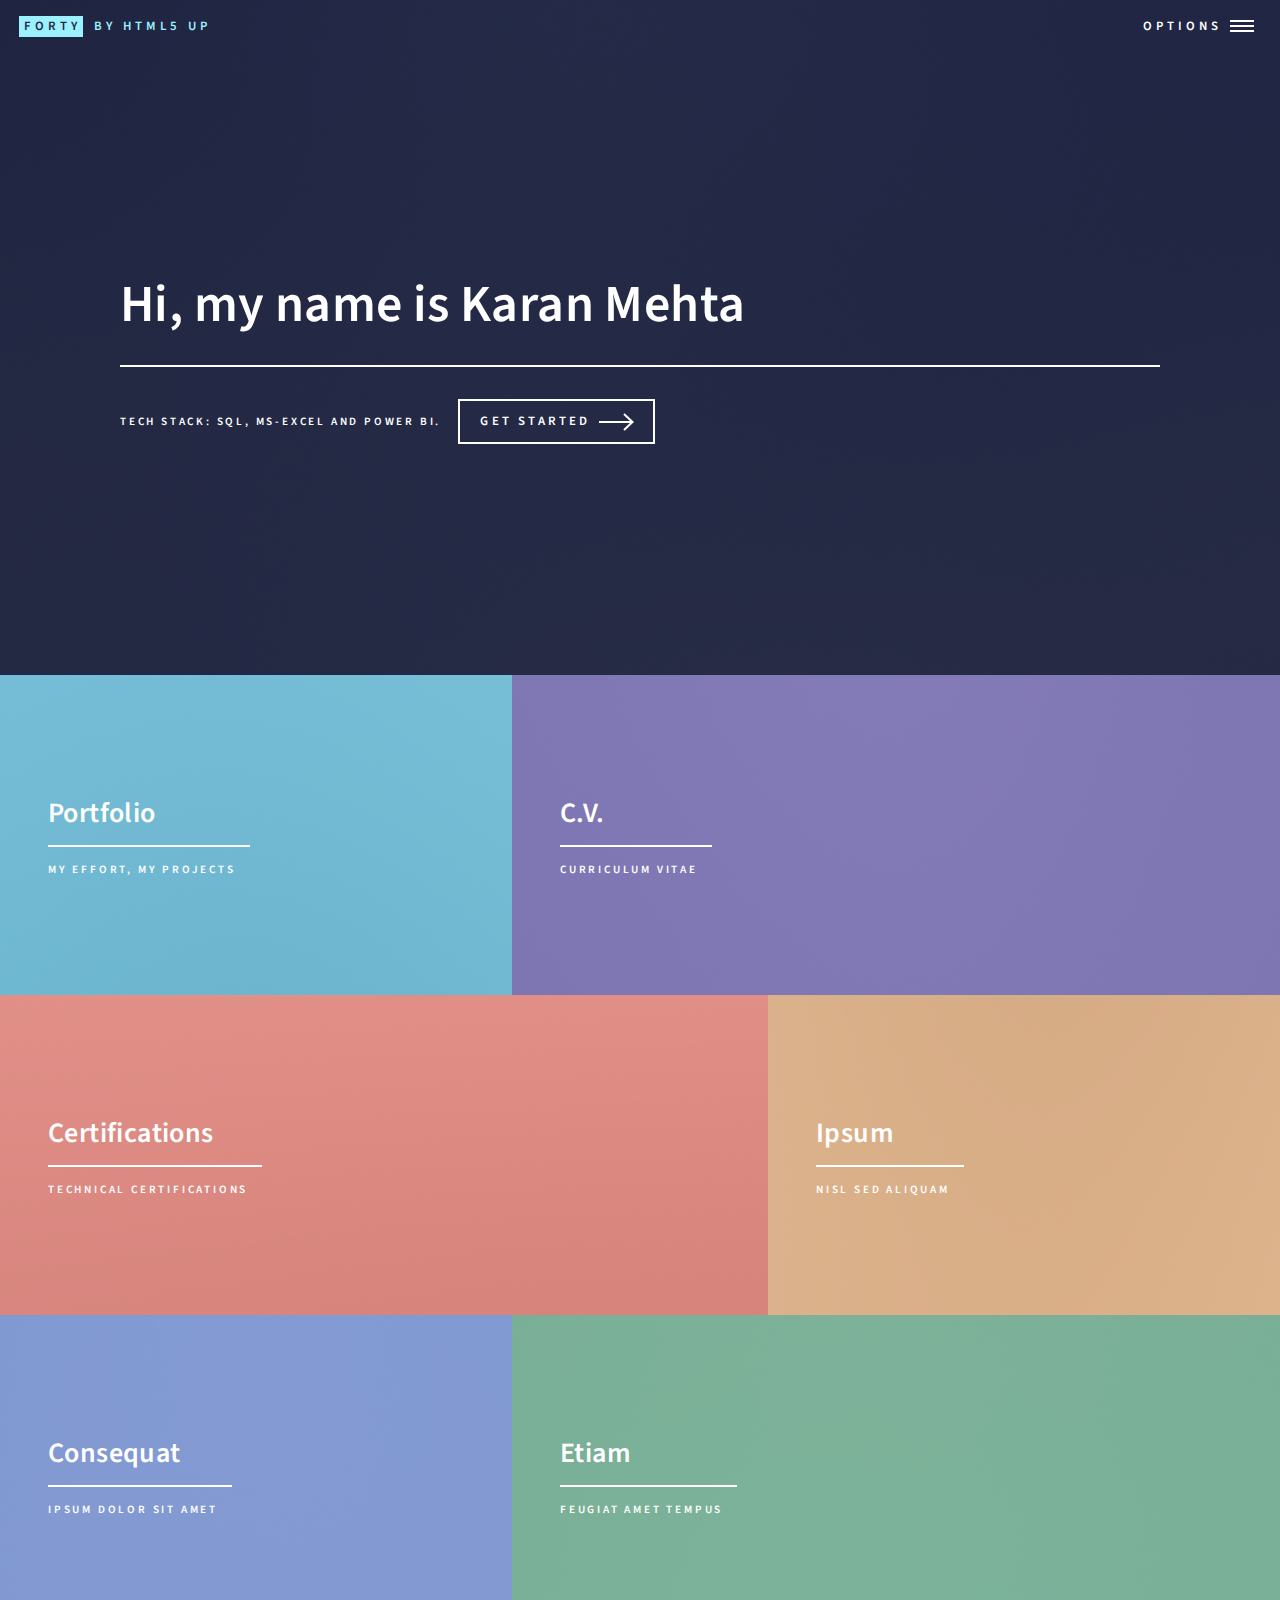
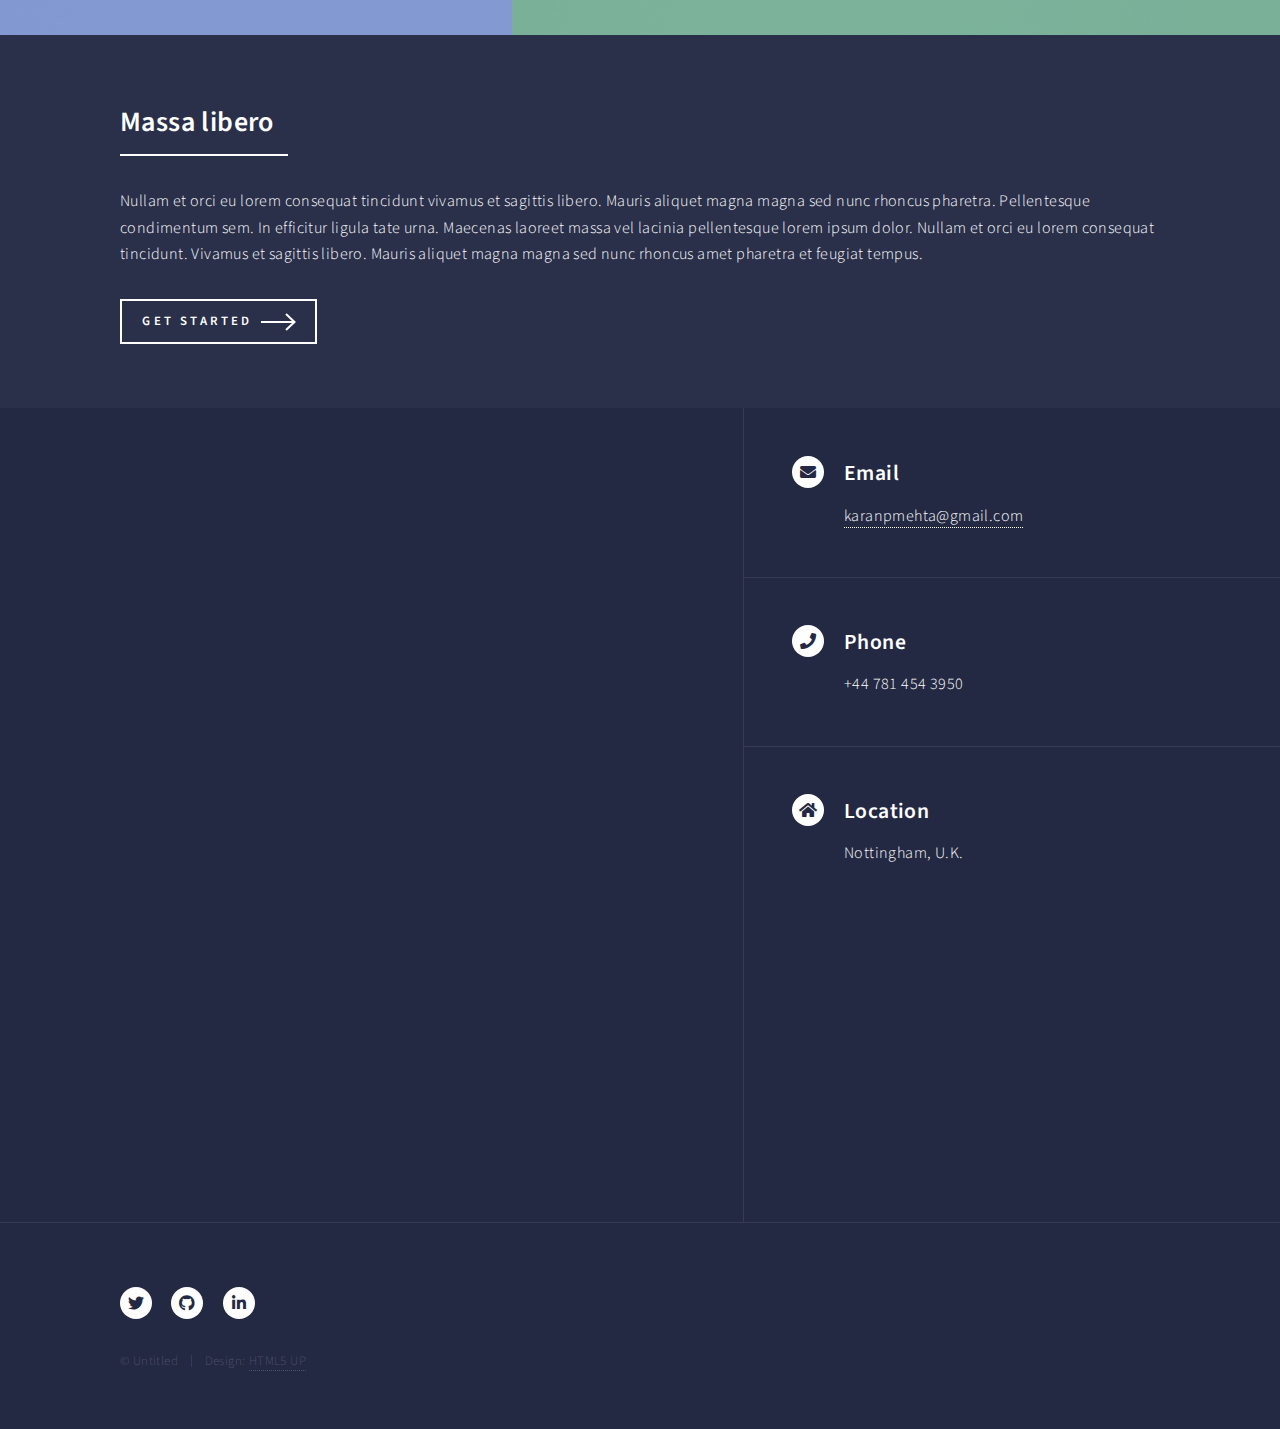
==== commit 3ea2fc49: "Update index.html" ====
--- a/index.html
+++ b/index.html
@@ -83,7 +83,7 @@
 									</span>
 									<header class="major">
 										<h3><a href="landing.html" class="link">Certifications</a></h3>
-										<p>Certifications</p>
+										<p>Technical Certifications</p>
 									</header>
 								</article>
 								<article>
@@ -162,7 +162,7 @@
 									<div class="contact-method">
 										<span class="icon solid alt fa-envelope"></span>
 										<h3>Email</h3>
-										<a href="#">karanpmehta@gmail.com</a>
+										<a href="mailto:karanpmehta@gmail.com">karanpmehta@gmail.com</a>
 									</div>
 								</section>
 								<section>
